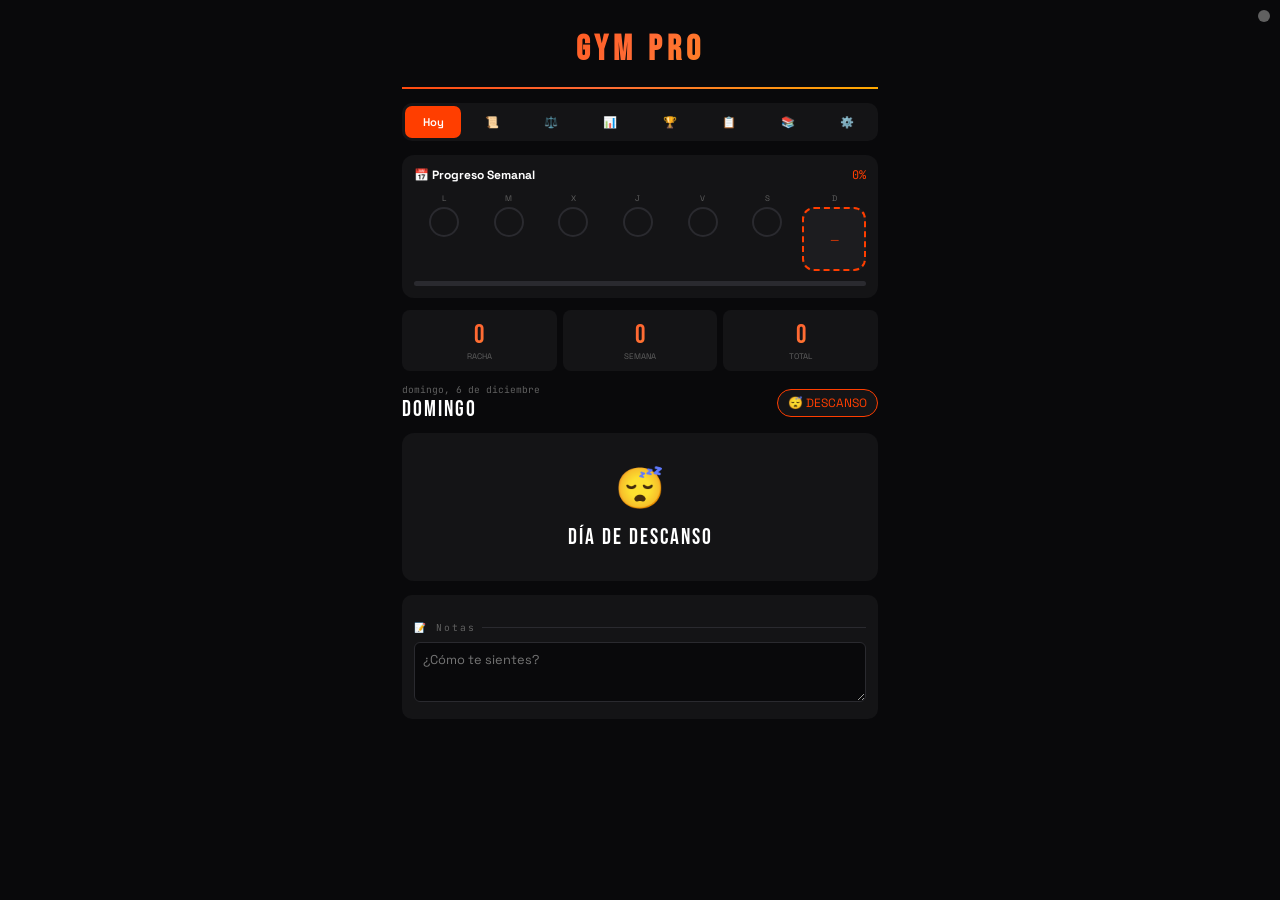
==== gym-pro.html @ 33c83e0d "Add files via upload aplicaciones diarias" ====
<!DOCTYPE html>
<html lang="es">
<head>
    <meta charset="UTF-8">
    <meta name="viewport" content="width=device-width, initial-scale=1.0, maximum-scale=1.0, user-scalable=no">
    <title>GYM PRO</title>
    <link href="https://fonts.googleapis.com/css2?family=Bebas+Neue&family=JetBrains+Mono:wght@400;600&family=Space+Grotesk:wght@400;500;600;700&display=swap" rel="stylesheet">
    <style>
        :root{--bg:#09090b;--card:#141416;--card2:#1c1c1f;--accent:#ff3e00;--glow:rgba(255,62,0,0.25);--success:#00ff88;--warn:#ffaa00;--info:#00c8ff;--purple:#a855f7;--text:#fff;--text2:#a0a0a0;--text3:#606060;--border:#2a2a2f;--fire:linear-gradient(135deg,#ff3e00,#ff6b35,#ffaa00)}
        *{margin:0;padding:0;box-sizing:border-box;-webkit-tap-highlight-color:transparent}
        body{font-family:'Space Grotesk',sans-serif;background:var(--bg);color:var(--text);min-height:100vh}
        .app{max-width:500px;margin:0 auto;padding:12px;padding-bottom:100px}
        .header{text-align:center;padding:16px 0;border-bottom:2px solid;border-image:var(--fire) 1}
        .logo{font-family:'Bebas Neue',sans-serif;font-size:2.2rem;letter-spacing:5px;background:var(--fire);-webkit-background-clip:text;-webkit-text-fill-color:transparent}
        .nav{display:flex;gap:3px;margin:14px 0;padding:3px;background:var(--card);border-radius:10px}
        .nav-btn{flex:1;padding:9px 4px;background:0;border:0;color:var(--text2);font-family:inherit;font-size:0.7rem;font-weight:600;cursor:pointer;border-radius:7px;transition:0.2s}
        .nav-btn.active{background:var(--accent);color:#fff}
        .week-box{background:var(--card);border-radius:12px;padding:12px;margin-bottom:12px}
        .week-head{display:flex;justify-content:space-between;align-items:center;margin-bottom:10px}
        .week-head h3{font-size:0.75rem}
        .week-head span{font-family:'JetBrains Mono',monospace;font-size:0.75rem;color:var(--accent)}
        .week-days{display:flex;gap:5px}
        .week-day{flex:1;text-align:center}
        .week-day-name{font-size:0.5rem;color:var(--text3);margin-bottom:4px}
        .week-day-circle{width:30px;height:30px;margin:0 auto;border-radius:50%;border:2px solid var(--border);display:flex;align-items:center;justify-content:center;font-size:0.65rem;color:var(--text3);cursor:pointer;transition:0.2s}
        .week-day-circle.done{background:var(--success);border-color:var(--success);color:var(--bg)}
        .week-day-circle.today{border-color:var(--accent);color:var(--accent)}
        .week-day-circle.rest{background:var(--card2);border-style:dashed}
        .week-bar{height:5px;background:var(--border);border-radius:3px;margin-top:10px;overflow:hidden}
        .week-bar-fill{height:100%;background:var(--fire);transition:width 0.3s}
        .stats{display:grid;grid-template-columns:repeat(3,1fr);gap:6px;margin-bottom:12px}
        .stat{background:var(--card);border-radius:8px;padding:10px 6px;text-align:center}
        .stat-val{font-family:'Bebas Neue',sans-serif;font-size:1.6rem;background:var(--fire);-webkit-background-clip:text;-webkit-text-fill-color:transparent}
        .stat-lbl{font-size:0.5rem;color:var(--text3);text-transform:uppercase}
        .today-head{display:flex;justify-content:space-between;align-items:center;margin-bottom:10px}
        .today-date{font-family:'JetBrains Mono',monospace;font-size:0.6rem;color:var(--text3)}
        .today-day{font-family:'Bebas Neue',sans-serif;font-size:1.4rem;letter-spacing:2px}
        .today-badge{padding:5px 10px;background:var(--card);border:1px solid var(--accent);border-radius:16px;font-size:0.75rem;color:var(--accent)}
        .gym-btn{display:flex;align-items:center;justify-content:center;gap:6px;width:100%;padding:12px;margin-bottom:12px;background:var(--fire);border:0;border-radius:10px;color:#fff;font-family:'Bebas Neue',sans-serif;font-size:1.1rem;letter-spacing:2px;cursor:pointer;box-shadow:0 4px 15px var(--glow)}
        .sec-title{font-family:'JetBrains Mono',monospace;font-size:0.6rem;color:var(--text3);letter-spacing:2px;margin:14px 0 8px;display:flex;align-items:center;gap:6px}
        .sec-title::after{content:'';flex:1;height:1px;background:var(--border)}
        .ex-card{background:var(--card);border:1px solid var(--border);border-radius:10px;padding:10px;margin-bottom:6px}
        .ex-card.done{opacity:0.5;border-color:var(--success)}
        .ex-card.warmup{border-left:3px solid var(--warn)}
        .ex-card.cardio{border-left:3px solid var(--info)}
        .ex-card.accessory{border-left:3px solid var(--purple)}
        .ex-top{display:flex;gap:8px}
        .ex-media{width:50px;height:50px;background:var(--bg);border-radius:8px;overflow:hidden;flex-shrink:0;cursor:pointer;display:flex;align-items:center;justify-content:center}
        .ex-media img,.ex-media video{width:100%;height:100%;object-fit:cover}
        .ex-media svg{width:24px;height:24px;stroke:var(--text3);stroke-width:1.5;fill:none}
        .ex-info{flex:1;min-width:0}
        .ex-name{font-size:0.85rem;font-weight:600}
        .ex-meta{font-family:'JetBrains Mono',monospace;font-size:0.6rem;color:var(--text2)}
        .ex-notes{font-size:0.68rem;color:var(--text2);margin-top:5px;padding:5px;background:var(--bg);border-radius:4px;border-left:2px solid var(--accent)}
        .ex-sets{display:grid;grid-template-columns:repeat(auto-fit,minmax(65px,1fr));gap:4px;margin-top:8px}
        .set-box{background:var(--bg);border-radius:6px;padding:6px 4px;text-align:center}
        .set-label{font-family:'JetBrains Mono',monospace;font-size:0.45rem;color:var(--text3);margin-bottom:3px}
        .set-inputs{display:flex;gap:2px;align-items:center;justify-content:center}
        .set-input{width:30px;padding:5px 2px;background:var(--card);border:1px solid var(--border);border-radius:4px;color:var(--text);font-family:'JetBrains Mono',monospace;font-size:0.8rem;text-align:center}
        .set-input:focus{outline:0;border-color:var(--accent)}
        .set-x{color:var(--text3);font-size:0.5rem}
        .set-last{font-size:0.45rem;color:var(--success);margin-top:2px}
        .done-btn{display:flex;align-items:center;justify-content:center;width:100%;padding:8px;margin-top:8px;background:0;border:2px dashed var(--border);border-radius:6px;color:var(--text2);font-family:inherit;font-size:0.7rem;font-weight:600;cursor:pointer}
        .done-btn:hover{border-color:var(--success);color:var(--success)}
        .done-btn.checked{background:rgba(0,255,136,0.1);border-color:var(--success);border-style:solid;color:var(--success)}
        .notes-box{margin-top:14px;padding:12px;background:var(--card);border-radius:10px}
        .notes-area{width:100%;min-height:60px;padding:8px;background:var(--bg);border:1px solid var(--border);border-radius:6px;color:var(--text);font-family:inherit;font-size:0.8rem;resize:vertical}
        .notes-area:focus{outline:0;border-color:var(--accent)}
        .empty{text-align:center;padding:30px;color:var(--text3)}
        .empty-icon{font-size:2rem;margin-bottom:8px}
        .empty-btn{margin-top:10px;padding:8px 16px;background:var(--accent);color:#fff;border:0;border-radius:6px;cursor:pointer}
        .rest{text-align:center;padding:30px;background:var(--card);border-radius:12px}
        .rest-emoji{font-size:2.5rem;margin-bottom:10px}
        .rest-title{font-family:'Bebas Neue',sans-serif;font-size:1.4rem;letter-spacing:2px}
        .tab{display:none}.tab.active{display:block;animation:fadeIn 0.2s}
        @keyframes fadeIn{from{opacity:0}to{opacity:1}}
        .lib-header{display:flex;gap:6px;margin-bottom:12px}
        .lib-btn{flex:1;padding:10px;background:var(--card);border:1px solid var(--border);border-radius:8px;color:var(--text);font-size:0.75rem;font-weight:600;cursor:pointer}
        .lib-btn.primary{background:var(--fire);border:0}
        .lib-filters{display:flex;gap:4px;margin-bottom:12px;overflow-x:auto;padding-bottom:4px}
        .lib-filter{padding:5px 12px;background:var(--card);border:1px solid var(--border);border-radius:16px;color:var(--text2);font-size:0.65rem;cursor:pointer;white-space:nowrap}
        .lib-filter.active{background:var(--accent);border-color:var(--accent);color:#fff}
        .lib-grid{display:grid;grid-template-columns:repeat(2,1fr);gap:8px}
        .lib-card{background:var(--card);border:1px solid var(--border);border-radius:10px;overflow:hidden;cursor:pointer}
        .lib-card:hover{border-color:var(--accent)}
        .lib-card-media{height:80px;background:var(--bg);display:flex;align-items:center;justify-content:center;overflow:hidden}
        .lib-card-media img,.lib-card-media video{width:100%;height:100%;object-fit:cover}
        .lib-card-media svg{width:30px;height:30px;stroke:var(--text3);fill:none}
        .lib-card-body{padding:8px}
        .lib-card-name{font-size:0.8rem;font-weight:600;white-space:nowrap;overflow:hidden;text-overflow:ellipsis}
        .lib-card-meta{font-size:0.6rem;color:var(--text3)}
        .lib-card-actions{display:flex;gap:4px;margin-top:6px}
        .lib-card-action{flex:1;padding:5px;background:var(--bg);border:1px solid var(--border);border-radius:4px;color:var(--text2);font-size:0.6rem;cursor:pointer;text-align:center}
        .lib-card-action:hover{border-color:var(--accent);color:var(--accent)}
        .lib-card-action.add{background:var(--accent);border-color:var(--accent);color:#fff}
        .plan-card{background:var(--card);border:1px solid var(--border);border-radius:10px;padding:12px;margin-bottom:6px;cursor:pointer}
        .plan-card:hover{border-color:var(--accent)}
        .plan-card.today{border-color:var(--accent);background:rgba(255,62,0,0.05)}
        .plan-top{display:flex;justify-content:space-between;align-items:center;margin-bottom:4px}
        .plan-day{font-family:'Bebas Neue',sans-serif;font-size:1rem;letter-spacing:2px}
        .plan-edit{padding:3px 8px;background:var(--bg);border:1px solid var(--border);border-radius:4px;color:var(--text2);font-size:0.6rem;cursor:pointer}
        .plan-name{font-weight:600;font-size:0.85rem}
        .plan-meta{font-size:0.65rem;color:var(--text3)}
        .prog-filters{display:flex;gap:4px;margin-bottom:12px;overflow-x:auto}
        .prog-filter{padding:5px 12px;background:var(--card);border:1px solid var(--border);border-radius:16px;color:var(--text2);font-size:0.65rem;cursor:pointer;white-space:nowrap}
        .prog-filter.active{background:var(--accent);border-color:var(--accent);color:#fff}
        .prog-card{background:var(--card);border:1px solid var(--border);border-radius:10px;padding:12px}
        .prog-top{display:flex;justify-content:space-between;margin-bottom:12px}
        .prog-name{font-weight:600}
        .prog-pr{background:var(--fire);padding:3px 8px;border-radius:4px;font-size:0.65rem}
        .prog-chart{height:70px;display:flex;align-items:flex-end;gap:4px;margin-bottom:10px}
        .prog-bar-wrap{flex:1;display:flex;flex-direction:column;align-items:center}
        .prog-bar{width:100%;background:var(--fire);border-radius:3px 3px 0 0;min-height:5px;position:relative}
        .prog-bar-val{position:absolute;top:-14px;left:50%;transform:translateX(-50%);font-size:0.5rem;color:var(--accent);white-space:nowrap}
        .prog-bar-date{font-size:0.45rem;color:var(--text3);margin-top:2px}
        .prog-stats{display:grid;grid-template-columns:repeat(3,1fr);gap:8px;padding-top:10px;border-top:1px solid var(--border)}
        .prog-stat{text-align:center}
        .prog-stat-val{font-family:'Bebas Neue',sans-serif;font-size:1.2rem;color:var(--accent)}
        .prog-stat-lbl{font-size:0.5rem;color:var(--text3)}
        .hist-card{background:var(--card);border:1px solid var(--border);border-radius:10px;padding:12px;margin-bottom:6px;cursor:pointer}
        .hist-date{font-size:0.6rem;color:var(--text3)}
        .hist-title{font-weight:600;margin:3px 0 6px}
        .hist-stats{font-size:0.7rem;color:var(--text2)}
        .hist-stats span{color:var(--accent);font-weight:600}
        .gym-overlay{display:none;position:fixed;inset:0;background:var(--bg);z-index:100;flex-direction:column}
        .gym-overlay.active{display:flex}
        .gym-head{display:flex;justify-content:space-between;align-items:center;padding:12px;background:var(--card);border-bottom:1px solid var(--border)}
        .gym-close{width:36px;height:36px;background:var(--bg);border:1px solid var(--border);border-radius:8px;color:var(--text2);font-size:1.1rem;cursor:pointer;display:flex;align-items:center;justify-content:center}
        .gym-dots{display:flex;gap:3px}
        .gym-dot{width:5px;height:5px;border-radius:50%;background:var(--border)}
        .gym-dot.done{background:var(--success)}
        .gym-dot.now{background:var(--accent);animation:pulse 1s infinite}
        @keyframes pulse{0%,100%{transform:scale(1)}50%{transform:scale(1.5)}}
        .gym-timer{font-family:'Bebas Neue',sans-serif;font-size:1.1rem;color:var(--accent)}
        .gym-body{flex:1;display:flex;flex-direction:column;padding:16px;overflow-y:auto;align-items:center}
        .gym-media{width:120px;height:120px;background:var(--card);border-radius:16px;margin-bottom:16px;overflow:hidden;display:flex;align-items:center;justify-content:center}
        .gym-media img,.gym-media video{width:100%;height:100%;object-fit:cover}
        .gym-media svg{width:60px;height:60px;stroke:var(--text3);fill:none}
        .gym-name{font-family:'Bebas Neue',sans-serif;font-size:1.8rem;letter-spacing:2px;text-align:center}
        .gym-target{color:var(--text2);margin-bottom:16px;text-align:center}
        .gym-note{color:var(--text2);font-size:0.8rem;padding:8px;background:var(--card);border-radius:8px;margin-bottom:16px;text-align:center;max-width:280px}
        .gym-sets{display:flex;justify-content:center;gap:8px;margin-bottom:16px;flex-wrap:wrap}
        .gym-set{width:55px;height:55px;background:var(--card);border:2px solid var(--border);border-radius:10px;display:flex;flex-direction:column;align-items:center;justify-content:center}
        .gym-set.now{border-color:var(--accent);box-shadow:0 0 15px var(--glow)}
        .gym-set.done{border-color:var(--success);background:rgba(0,255,136,0.1)}
        .gym-set-num{font-size:0.55rem;color:var(--text3)}
        .gym-set-data{font-family:'JetBrains Mono',monospace;font-size:0.8rem;font-weight:600}
        .gym-inputs{background:var(--card);border-radius:14px;padding:16px;width:100%;max-width:300px}
        .gym-input-row{display:flex;gap:16px;justify-content:center;margin-bottom:12px}
        .gym-input-grp{text-align:center}
        .gym-input-lbl{font-size:0.65rem;color:var(--text3);margin-bottom:4px;text-transform:uppercase}
        .gym-input{width:90px;padding:14px;background:var(--bg);border:2px solid var(--border);border-radius:10px;color:var(--text);font-family:'Bebas Neue',sans-serif;font-size:1.8rem;text-align:center}
        .gym-input:focus{outline:0;border-color:var(--accent)}
        .gym-last{text-align:center;font-size:0.8rem;color:var(--success)}
        .gym-foot{padding:12px;background:var(--card);border-top:1px solid var(--border);display:flex;gap:8px}
        .gym-act{flex:1;padding:14px;border:0;border-radius:10px;font-family:'Bebas Neue',sans-serif;font-size:1rem;letter-spacing:2px;cursor:pointer}
        .gym-skip{background:var(--bg);color:var(--text2);border:1px solid var(--border)}
        .gym-next{background:var(--fire);color:#fff}
        .gym-rest{display:none;position:absolute;inset:0;background:rgba(0,0,0,0.95);flex-direction:column;align-items:center;justify-content:center;z-index:10}
        .gym-rest.active{display:flex}
        .gym-rest-title{font-family:'Bebas Neue',sans-serif;font-size:1.2rem;letter-spacing:4px;color:var(--text2);margin-bottom:12px}
        .gym-rest-num{font-family:'Bebas Neue',sans-serif;font-size:7rem;background:var(--fire);-webkit-background-clip:text;-webkit-text-fill-color:transparent;line-height:1}
        .gym-rest-skip{margin-top:24px;padding:10px 24px;background:0;border:2px solid var(--border);border-radius:24px;color:var(--text2);cursor:pointer}
        .modal{display:none;position:fixed;inset:0;background:rgba(0,0,0,0.85);z-index:200;align-items:flex-end;justify-content:center}
        .modal.active{display:flex}
        .modal-box{background:var(--card);border-radius:16px 16px 0 0;width:100%;max-width:500px;max-height:85vh;overflow-y:auto;animation:slideUp 0.3s}
        @keyframes slideUp{from{transform:translateY(100%)}to{transform:translateY(0)}}
        .modal-head{display:flex;justify-content:space-between;align-items:center;padding:14px;border-bottom:1px solid var(--border);position:sticky;top:0;background:var(--card);z-index:5}
        .modal-title{font-family:'Bebas Neue',sans-serif;font-size:1.2rem;letter-spacing:2px}
        .modal-close{width:32px;height:32px;background:var(--bg);border:1px solid var(--border);border-radius:6px;color:var(--text2);font-size:1.1rem;cursor:pointer;display:flex;align-items:center;justify-content:center}
        .modal-body{padding:14px}
        .modal-foot{padding:12px 14px;border-top:1px solid var(--border);display:flex;gap:8px}
        .modal-btn{flex:1;padding:12px;border:0;border-radius:8px;font-weight:600;cursor:pointer}
        .modal-cancel{background:var(--bg);color:var(--text2)}
        .modal-save{background:var(--fire);color:#fff}
        .form-group{margin-bottom:12px}
        .form-label{display:block;font-size:0.65rem;color:var(--text2);margin-bottom:4px;text-transform:uppercase;letter-spacing:1px}
        .form-input,.form-select,.form-textarea{width:100%;padding:10px;background:var(--bg);border:1px solid var(--border);border-radius:8px;color:var(--text);font-family:inherit;font-size:0.85rem}
        .form-input:focus,.form-select:focus,.form-textarea:focus{outline:0;border-color:var(--accent)}
        .form-textarea{min-height:70px;resize:vertical}
        .form-row{display:grid;grid-template-columns:1fr 1fr;gap:8px}
        .form-media{width:100%;height:120px;background:var(--bg);border:2px dashed var(--border);border-radius:10px;display:flex;flex-direction:column;align-items:center;justify-content:center;cursor:pointer;overflow:hidden}
        .form-media:hover{border-color:var(--accent)}
        .form-media.has-media{border-style:solid}
        .form-media img,.form-media video{width:100%;height:100%;object-fit:cover}
        .form-media-ph{text-align:center;color:var(--text3)}
        .form-media-ph p{font-size:0.7rem}
        .edit-item{display:flex;gap:8px;align-items:center;padding:8px;background:var(--bg);border-radius:8px;margin-bottom:5px}
        .edit-drag{color:var(--text3);font-size:1rem;cursor:grab}
        .edit-info{flex:1}
        .edit-name{font-weight:600;font-size:0.8rem}
        .edit-meta{font-size:0.6rem;color:var(--text2)}
        .edit-del{width:28px;height:28px;background:0;border:1px solid var(--border);border-radius:5px;color:var(--text3);cursor:pointer;display:flex;align-items:center;justify-content:center}
        .edit-del:hover{border-color:#ff4444;color:#ff4444}
        .add-btn{display:flex;align-items:center;justify-content:center;width:100%;padding:10px;background:0;border:2px dashed var(--border);border-radius:8px;color:var(--text2);font-size:0.8rem;cursor:pointer;margin-top:6px}
        .add-btn:hover{border-color:var(--accent);color:var(--accent)}
        .video-modal{position:fixed;inset:0;background:rgba(0,0,0,0.95);z-index:300;display:none;align-items:center;justify-content:center;padding:20px}
        .video-modal.active{display:flex}
        .video-modal video,.video-modal img{max-width:100%;max-height:85vh;border-radius:10px}
        .video-modal-close{position:absolute;top:16px;right:16px;width:40px;height:40px;background:var(--card);border:0;border-radius:50%;color:#fff;font-size:1.3rem;cursor:pointer}
        /* Celebration Modal */
        .celebration{position:fixed;inset:0;background:rgba(0,0,0,0.92);z-index:400;display:none;align-items:center;justify-content:center;flex-direction:column}
        .celebration.active{display:flex}
        .celebration-icon{font-size:5rem;animation:celebBounce 0.6s infinite}
        @keyframes celebBounce{0%,100%{transform:scale(1) rotate(-5deg)}50%{transform:scale(1.2) rotate(5deg)}}
        .celebration-title{font-family:'Bebas Neue',sans-serif;font-size:2.2rem;letter-spacing:3px;margin-top:16px;background:var(--fire);-webkit-background-clip:text;-webkit-text-fill-color:transparent}
        .celebration-sub{color:var(--text2);margin-top:8px;font-size:0.9rem}
        .celebration-btn{margin-top:24px;padding:14px 40px;background:var(--fire);border:0;border-radius:12px;color:#fff;font-family:'Bebas Neue',sans-serif;font-size:1.2rem;letter-spacing:2px;cursor:pointer;box-shadow:0 4px 20px var(--glow)}
        .confetti{position:absolute;width:10px;height:10px;border-radius:2px;animation:confettiFall 3s linear forwards}
        @keyframes confettiFall{0%{transform:translateY(-100vh) rotate(0deg);opacity:1}100%{transform:translateY(100vh) rotate(720deg);opacity:0}}
        /* Stats Avanzados */
        .stats-card{background:var(--card);border:1px solid var(--border);border-radius:12px;padding:14px;margin-bottom:10px}
        .stats-card-title{font-family:'Bebas Neue',sans-serif;font-size:1rem;letter-spacing:1px;margin-bottom:10px;display:flex;align-items:center;gap:6px}
        .stats-grid{display:grid;grid-template-columns:repeat(2,1fr);gap:8px}
        .stats-box{background:var(--bg);border-radius:8px;padding:10px;text-align:center}
        .stats-box.accent{border:1px solid var(--accent)}
        .stats-box.success{border:1px solid var(--success)}
        .stats-box.purple{border:1px solid var(--purple)}
        .stats-box.info{border:1px solid var(--info)}
        .stats-box-val{font-family:'Bebas Neue',sans-serif;font-size:1.5rem}
        .stats-box.accent .stats-box-val{color:var(--accent)}
        .stats-box.success .stats-box-val{color:var(--success)}
        .stats-box.purple .stats-box-val{color:var(--purple)}
        .stats-box.info .stats-box-val{color:var(--info)}
        .stats-box-lbl{font-size:0.55rem;color:var(--text3);text-transform:uppercase}
        .pr-item{display:flex;justify-content:space-between;align-items:center;padding:8px;background:var(--bg);border-radius:6px;margin-bottom:4px}
        .pr-name{font-size:0.8rem;font-weight:600}
        .pr-val{font-family:'JetBrains Mono',monospace;font-size:0.85rem;color:var(--success);font-weight:600}
        .pr-detail{font-size:0.5rem;color:var(--text3)}
        .pie-container{display:flex;align-items:center;gap:14px;padding:8px 0}
        .pie-chart{width:80px;height:80px;border-radius:50%;flex-shrink:0}
        .pie-legend{flex:1;display:flex;flex-wrap:wrap;gap:4px 12px}
        .pie-legend-item{display:flex;align-items:center;gap:4px;font-size:0.65rem}
        .pie-legend-dot{width:10px;height:10px;border-radius:3px}
        /* Export Buttons */
        .export-btns{display:flex;gap:6px;margin-top:12px}
        .export-btn{flex:1;padding:10px;background:var(--card);border:1px solid var(--border);border-radius:8px;color:var(--text);font-size:0.75rem;font-weight:600;cursor:pointer;display:flex;align-items:center;justify-content:center;gap:4px}
        .export-btn:hover{border-color:var(--accent);color:var(--accent)}
        .export-btn.primary{background:var(--accent);border-color:var(--accent);color:#fff}
        /* Toast */
        .toast{position:fixed;bottom:100px;left:50%;transform:translateX(-50%) translateY(100px);background:var(--card);border:1px solid var(--success);border-radius:12px;padding:12px 20px;display:flex;align-items:center;gap:8px;z-index:500;opacity:0;transition:all 0.3s}
        .toast.active{transform:translateX(-50%) translateY(0);opacity:1}
        .toast-icon{font-size:1.2rem}
        .toast-text{font-size:0.85rem}
        /* Badges */
        .badges-grid{display:grid;grid-template-columns:repeat(4,1fr);gap:6px;margin-top:10px}
        .badge{background:var(--card2);border:1px solid var(--border);border-radius:10px;padding:10px 4px;text-align:center;opacity:0.35;transition:all 0.3s}
        .badge.unlocked{opacity:1;border-color:var(--warn);background:rgba(255,170,0,0.1);animation:badgeUnlock 0.5s}
        @keyframes badgeUnlock{0%{transform:scale(0)}50%{transform:scale(1.2)}100%{transform:scale(1)}}
        .badge-icon{font-size:1.6rem;margin-bottom:4px}
        .badge-name{font-size:0.5rem;color:var(--text3);line-height:1.2}
        .badge.unlocked .badge-name{color:var(--warn)}
        /* Level & XP */
        .level-card{background:linear-gradient(135deg,#1a0a00,#2d1200);border:1px solid var(--accent);border-radius:12px;padding:14px;margin-bottom:12px;position:relative;overflow:hidden}
        .level-card::before{content:'⭐';position:absolute;font-size:5rem;opacity:0.05;right:-10px;top:-10px}
        .level-row{display:flex;align-items:center;gap:12px}
        .level-badge{width:55px;height:55px;background:var(--fire);border-radius:50%;display:flex;align-items:center;justify-content:center;font-family:'Bebas Neue',sans-serif;font-size:1.8rem;color:#fff;box-shadow:0 0 20px var(--glow)}
        .level-info{flex:1}
        .level-title{font-family:'Bebas Neue',sans-serif;font-size:1.1rem;letter-spacing:1px}
        .level-xp{font-size:0.7rem;color:var(--text2);margin:4px 0}
        .level-bar{height:8px;background:var(--border);border-radius:4px;overflow:hidden}
        .level-bar-fill{height:100%;background:var(--fire);border-radius:4px;transition:width 0.5s}
        /* Streak Fire */
        .streak-card{background:linear-gradient(135deg,#0a1a00,#1a2d00);border:1px solid var(--success);border-radius:12px;padding:14px;margin-bottom:12px;display:flex;align-items:center;gap:12px}
        .streak-fire{font-size:2.5rem;animation:fireAnim 0.5s infinite alternate}
        @keyframes fireAnim{0%{transform:scale(1) rotate(-3deg)}100%{transform:scale(1.1) rotate(3deg)}}
        .streak-info{flex:1}
        .streak-num{font-family:'Bebas Neue',sans-serif;font-size:2rem;color:var(--success);line-height:1}
        .streak-label{font-size:0.7rem;color:var(--text2)}
        .streak-best{font-size:0.6rem;color:var(--warn);margin-top:2px}
        /* Heatmap */
        .heatmap-card{background:var(--card);border:1px solid var(--border);border-radius:12px;padding:12px;margin-bottom:12px}
        .heatmap{display:flex;flex-direction:column;gap:2px}
        .heatmap-row{display:flex;gap:2px}
        .heatmap-cell{width:14px;height:14px;border-radius:3px;background:var(--border);cursor:pointer;transition:transform 0.1s}
        .heatmap-cell:hover{transform:scale(1.3)}
        .heatmap-cell.l1{background:#1a4d1a}
        .heatmap-cell.l2{background:#2d7a2d}
        .heatmap-cell.l3{background:#40a640}
        .heatmap-cell.l4{background:var(--success)}
        .heatmap-cell.today{outline:2px solid var(--accent);outline-offset:1px}
        .heatmap-legend{display:flex;align-items:center;gap:4px;justify-content:flex-end;margin-top:8px;font-size:0.5rem;color:var(--text3)}
        .heatmap-legend-cell{width:12px;height:12px;border-radius:2px}
        .heatmap-months{display:flex;justify-content:space-between;margin-bottom:4px;font-size:0.5rem;color:var(--text3)}
        /* Timer grande */
        .timer-card{background:var(--card);border:1px solid var(--border);border-radius:12px;padding:16px;margin-bottom:12px;text-align:center}
        .timer-display{font-family:'Bebas Neue',sans-serif;font-size:3rem;color:var(--accent);letter-spacing:4px}
        .timer-label{font-size:0.7rem;color:var(--text3)}
        .timer-btns{display:flex;gap:6px;margin-top:10px}
        .timer-btn{flex:1;padding:10px;border:0;border-radius:8px;font-weight:600;cursor:pointer;font-size:0.8rem}
        .timer-btn.start{background:var(--success);color:var(--bg)}
        .timer-btn.pause{background:var(--warn);color:var(--bg)}
        .timer-btn.reset{background:var(--card2);color:var(--text2);border:1px solid var(--border)}
        /* Predicción */
        .predict-card{background:var(--card);border:1px solid var(--purple);border-radius:12px;padding:12px;margin-bottom:12px}
        .predict-title{font-size:0.75rem;color:var(--purple);margin-bottom:8px;display:flex;align-items:center;gap:6px}
        .predict-row{display:flex;justify-content:space-between;padding:6px 0;border-bottom:1px solid var(--border)}
        .predict-row:last-child{border:0}
        .predict-name{font-size:0.8rem}
        .predict-val{font-family:'JetBrains Mono',monospace;color:var(--purple);font-weight:600}
        /* Control de Peso */
        .weight-card{background:var(--card);border:1px solid var(--border);border-radius:12px;padding:14px;margin-bottom:12px}
        .weight-header{display:flex;justify-content:space-between;align-items:center;margin-bottom:12px}
        .weight-current{text-align:center}
        .weight-big{font-family:'Bebas Neue',sans-serif;font-size:3rem;background:var(--fire);-webkit-background-clip:text;-webkit-text-fill-color:transparent;line-height:1}
        .weight-unit{font-size:1rem;color:var(--text2)}
        .weight-change{font-size:0.75rem;padding:4px 10px;border-radius:12px;font-weight:600}
        .weight-change.up{background:rgba(255,62,0,0.2);color:var(--accent)}
        .weight-change.down{background:rgba(0,255,136,0.2);color:var(--success)}
        .weight-change.same{background:rgba(255,255,255,0.1);color:var(--text2)}
        .weight-input-row{display:flex;gap:8px;margin-bottom:12px}
        .weight-input{flex:1;padding:12px;background:var(--bg);border:2px solid var(--border);border-radius:10px;color:var(--text);font-family:'JetBrains Mono',monospace;font-size:1.2rem;text-align:center}
        .weight-input:focus{outline:0;border-color:var(--accent)}
        .weight-btn{padding:12px 20px;background:var(--fire);border:0;border-radius:10px;color:#fff;font-weight:600;cursor:pointer}
        .weight-goal{display:flex;align-items:center;gap:10px;padding:10px;background:var(--bg);border-radius:8px;margin-bottom:12px}
        .weight-goal-icon{font-size:1.5rem}
        .weight-goal-info{flex:1}
        .weight-goal-label{font-size:0.65rem;color:var(--text3)}
        .weight-goal-val{font-family:'JetBrains Mono',monospace;font-weight:600}
        .weight-goal-diff{font-size:0.7rem}
        .weight-goal-diff.positive{color:var(--success)}
        .weight-goal-diff.negative{color:var(--accent)}
        /* Gráfica de peso */
        .weight-chart{height:120px;background:var(--bg);border-radius:8px;padding:10px;position:relative;margin-bottom:12px}
        .weight-chart-bars{display:flex;align-items:flex-end;justify-content:space-between;height:100%;gap:3px}
        .weight-chart-bar{flex:1;background:var(--accent);border-radius:3px 3px 0 0;min-height:4px;position:relative;cursor:pointer;transition:opacity 0.2s}
        .weight-chart-bar:hover{opacity:0.8}
        .weight-chart-bar::after{content:attr(data-val);position:absolute;bottom:100%;left:50%;transform:translateX(-50%);font-size:0.5rem;color:var(--text3);opacity:0;transition:opacity 0.2s;white-space:nowrap}
        .weight-chart-bar:hover::after{opacity:1}
        .weight-chart-labels{display:flex;justify-content:space-between;margin-top:4px}
        .weight-chart-label{font-size:0.5rem;color:var(--text3)}
        /* Medidas Corporales */
        .measures-grid{display:grid;grid-template-columns:repeat(2,1fr);gap:8px}
        .measure-box{background:var(--bg);border-radius:10px;padding:12px;text-align:center;border:1px solid var(--border);cursor:pointer;transition:all 0.2s}
        .measure-box:hover{border-color:var(--accent)}
        .measure-box.active{border-color:var(--accent);background:rgba(255,62,0,0.05)}
        .measure-icon{font-size:1.5rem;margin-bottom:4px}
        .measure-name{font-size:0.65rem;color:var(--text3);margin-bottom:4px}
        .measure-val{font-family:'Bebas Neue',sans-serif;font-size:1.4rem}
        .measure-val span{font-size:0.8rem;color:var(--text2)}
        .measure-change{font-size:0.6rem;margin-top:2px}
        .measure-change.up{color:var(--accent)}
        .measure-change.down{color:var(--success)}
        .measure-input-modal{position:fixed;inset:0;background:rgba(0,0,0,0.85);z-index:300;display:none;align-items:center;justify-content:center}
        .measure-input-modal.active{display:flex}
        .measure-input-box{background:var(--card);border-radius:16px;padding:20px;width:90%;max-width:300px;text-align:center}
        .measure-input-title{font-family:'Bebas Neue',sans-serif;font-size:1.3rem;margin-bottom:4px}
        .measure-input-icon{font-size:2.5rem;margin-bottom:10px}
        .measure-input-field{width:100%;padding:14px;background:var(--bg);border:2px solid var(--border);border-radius:10px;color:var(--text);font-family:'JetBrains Mono',monospace;font-size:1.5rem;text-align:center;margin-bottom:12px}
        .measure-input-field:focus{outline:0;border-color:var(--accent)}
        .measure-input-btns{display:flex;gap:8px}
        .measure-input-btn{flex:1;padding:12px;border:0;border-radius:8px;font-weight:600;cursor:pointer}
        .measure-input-btn.cancel{background:var(--bg);color:var(--text2)}
        .measure-input-btn.save{background:var(--fire);color:#fff}
        /* Historial de peso */
        .weight-history{max-height:200px;overflow-y:auto}
        .weight-history-item{display:flex;justify-content:space-between;align-items:center;padding:8px;background:var(--bg);border-radius:6px;margin-bottom:4px}
        .weight-history-date{font-size:0.7rem;color:var(--text2)}
        .weight-history-val{font-family:'JetBrains Mono',monospace;font-weight:600}
        .weight-history-diff{font-size:0.65rem;padding:2px 6px;border-radius:8px}
        /* Cloud Sync */
        .sync-card{background:linear-gradient(135deg,#001a1a,#002d2d);border:1px solid var(--info);border-radius:12px;padding:14px;margin-bottom:12px}
        .sync-header{display:flex;align-items:center;gap:10px;margin-bottom:12px}
        .sync-icon{font-size:2rem}
        .sync-title{font-family:'Bebas Neue',sans-serif;font-size:1.1rem;letter-spacing:1px}
        .sync-status{font-size:0.7rem;color:var(--text2)}
        .sync-status.online{color:var(--success)}
        .sync-status.offline{color:var(--accent)}
        .sync-input{width:100%;padding:10px;background:var(--bg);border:1px solid var(--border);border-radius:8px;color:var(--text);font-family:'JetBrains Mono',monospace;font-size:0.7rem;margin-bottom:10px}
        .sync-input:focus{outline:0;border-color:var(--info)}
        .sync-btns{display:flex;gap:6px}
        .sync-btn{flex:1;padding:10px;border:0;border-radius:8px;font-weight:600;cursor:pointer;font-size:0.75rem}
        .sync-btn.connect{background:var(--info);color:var(--bg)}
        .sync-btn.sync{background:var(--success);color:var(--bg)}
        .sync-btn.disconnect{background:var(--card2);color:var(--text2);border:1px solid var(--border)}
        .sync-last{font-size:0.6rem;color:var(--text3);text-align:center;margin-top:8px}
        .sync-indicator{position:fixed;top:10px;right:10px;width:12px;height:12px;border-radius:50%;background:var(--text3);z-index:100}
        .sync-indicator.online{background:var(--success);box-shadow:0 0 10px var(--success)}
        .sync-indicator.syncing{background:var(--info);animation:syncPulse 1s infinite}
        @keyframes syncPulse{0%,100%{opacity:1}50%{opacity:0.3}}
        /* Plan Editor Mejorado */
        .plan-day-card{background:var(--card);border:1px solid var(--border);border-radius:12px;margin-bottom:10px;overflow:hidden}
        .plan-day-card.today{border-color:var(--accent)}
        .plan-day-card.rest{opacity:0.7}
        .plan-day-header{display:flex;align-items:center;gap:10px;padding:12px;background:var(--card2);cursor:pointer}
        .plan-day-card.today .plan-day-header{background:rgba(255,62,0,0.1)}
        .plan-day-icon{font-size:1.5rem}
        .plan-day-info{flex:1}
        .plan-day-name{font-family:'Bebas Neue',sans-serif;font-size:1.1rem;letter-spacing:1px}
        .plan-day-sub{font-size:0.65rem;color:var(--text2)}
        .plan-day-toggle{width:30px;height:30px;background:var(--bg);border:1px solid var(--border);border-radius:6px;display:flex;align-items:center;justify-content:center;color:var(--text2);font-size:0.8rem;cursor:pointer;transition:transform 0.2s}
        .plan-day-toggle.open{transform:rotate(180deg)}
        .plan-day-content{display:none;padding:12px;border-top:1px solid var(--border)}
        .plan-day-content.open{display:block}
        .plan-edit-row{display:flex;gap:8px;margin-bottom:12px}
        .plan-edit-input{flex:1;padding:10px;background:var(--bg);border:1px solid var(--border);border-radius:8px;color:var(--text);font-size:0.85rem}
        .plan-edit-input:focus{outline:0;border-color:var(--accent)}
        .plan-edit-input.icon{width:60px;flex:none;text-align:center;font-size:1.2rem}
        .plan-section{margin-bottom:12px}
        .plan-section-title{font-size:0.65rem;color:var(--text3);text-transform:uppercase;letter-spacing:1px;margin-bottom:6px;display:flex;align-items:center;justify-content:space-between}
        .plan-section-add{padding:4px 8px;background:var(--accent);border:0;border-radius:4px;color:#fff;font-size:0.6rem;cursor:pointer}
        .plan-ex-item{display:flex;align-items:center;gap:8px;padding:8px;background:var(--bg);border-radius:6px;margin-bottom:4px}
        .plan-ex-item.warmup{border-left:3px solid var(--warn)}
        .plan-ex-item.main{border-left:3px solid var(--accent)}
        .plan-ex-item.accessory{border-left:3px solid var(--purple)}
        .plan-ex-item.cardio{border-left:3px solid var(--info)}
        .plan-ex-drag{color:var(--text3);cursor:grab;font-size:1rem}
        .plan-ex-info{flex:1}
        .plan-ex-name{font-size:0.8rem;font-weight:600}
        .plan-ex-meta{font-size:0.6rem;color:var(--text2)}
        .plan-ex-del{width:28px;height:28px;background:0;border:1px solid var(--border);border-radius:4px;color:var(--text3);cursor:pointer;font-size:0.8rem}
        .plan-ex-del:hover{border-color:var(--accent);color:var(--accent)}
        .plan-empty{padding:12px;text-align:center;color:var(--text3);font-size:0.75rem;background:var(--bg);border-radius:6px;border:2px dashed var(--border)}
        .plan-rest-toggle{display:flex;align-items:center;justify-content:space-between;padding:10px;background:var(--bg);border-radius:8px;margin-bottom:12px}
        .plan-rest-label{font-size:0.8rem}
        .plan-rest-switch{width:50px;height:28px;background:var(--border);border-radius:14px;position:relative;cursor:pointer;transition:background 0.2s}
        .plan-rest-switch.on{background:var(--success)}
        .plan-rest-switch::after{content:'';position:absolute;width:22px;height:22px;background:#fff;border-radius:50%;top:3px;left:3px;transition:left 0.2s}
        .plan-rest-switch.on::after{left:25px}
        .plan-save-btn{width:100%;padding:12px;background:var(--fire);border:0;border-radius:8px;color:#fff;font-family:'Bebas Neue',sans-serif;font-size:1rem;letter-spacing:2px;cursor:pointer;margin-top:8px}
        /* Historial */
        .hist-card{background:var(--card);border:1px solid var(--border);border-radius:12px;padding:14px;margin-bottom:10px;cursor:pointer;transition:border-color 0.2s}
        .hist-card:hover{border-color:var(--accent)}
        .hist-card-header{display:flex;justify-content:space-between;align-items:flex-start;margin-bottom:8px}
        .hist-card-date{font-size:0.7rem;color:var(--text2)}
        .hist-card-day{font-family:'Bebas Neue',sans-serif;font-size:1.2rem;color:var(--accent)}
        .hist-card-badge{padding:4px 8px;background:var(--success);color:var(--bg);font-size:0.6rem;font-weight:600;border-radius:4px}
        .hist-card-title{font-family:'Bebas Neue',sans-serif;font-size:1rem;letter-spacing:1px;margin-bottom:6px}
        .hist-card-stats{display:flex;gap:12px;font-size:0.75rem;color:var(--text2)}
        .hist-card-stat{display:flex;align-items:center;gap:4px}
        .hist-card-stat span{color:var(--text);font-weight:600}
        .hist-detail-modal{position:fixed;inset:0;background:rgba(0,0,0,0.9);z-index:200;display:none;overflow-y:auto}
        .hist-detail-modal.active{display:block}
        .hist-detail-content{padding:20px;max-width:500px;margin:0 auto}
        .hist-detail-header{display:flex;justify-content:space-between;align-items:center;margin-bottom:16px}
        .hist-detail-title{font-family:'Bebas Neue',sans-serif;font-size:1.5rem}
        .hist-detail-close{width:36px;height:36px;background:var(--card);border:1px solid var(--border);border-radius:8px;color:var(--text);font-size:1.2rem;cursor:pointer}
        .hist-detail-meta{font-size:0.75rem;color:var(--text2);margin-bottom:16px;padding-bottom:12px;border-bottom:1px solid var(--border)}
        .hist-ex-card{background:var(--card);border:1px solid var(--border);border-radius:10px;padding:12px;margin-bottom:8px}
        .hist-ex-card.warmup{border-left:3px solid var(--warn)}
        .hist-ex-card.main{border-left:3px solid var(--accent)}
        .hist-ex-card.accessory{border-left:3px solid var(--purple)}
        .hist-ex-card.cardio{border-left:3px solid var(--info)}
        .hist-ex-name{font-weight:600;font-size:0.9rem;margin-bottom:6px;display:flex;align-items:center;gap:6px}
        .hist-ex-name .done{color:var(--success)}
        .hist-ex-name .skip{color:var(--text3)}
        .hist-ex-sets{display:flex;flex-wrap:wrap;gap:6px}
        .hist-ex-set{padding:6px 10px;background:var(--bg);border-radius:6px;font-family:'JetBrains Mono',monospace;font-size:0.75rem}
        .hist-ex-set.best{background:rgba(255,170,0,0.2);color:var(--warn)}
        .hist-notes{background:var(--card);border:1px solid var(--border);border-radius:10px;padding:12px;margin-top:12px}
        .hist-notes-title{font-size:0.65rem;color:var(--text3);text-transform:uppercase;margin-bottom:6px}
        .hist-empty{text-align:center;padding:40px 20px;color:var(--text3)}
        .hist-empty-icon{font-size:3rem;margin-bottom:10px}
        .hist-filters{display:flex;gap:6px;margin-bottom:12px;overflow-x:auto;padding-bottom:6px}
        .hist-filter{padding:8px 14px;background:var(--card);border:1px solid var(--border);border-radius:8px;color:var(--text2);font-size:0.75rem;white-space:nowrap;cursor:pointer}
        .hist-filter.active{background:var(--accent);border-color:var(--accent);color:#fff}
    </style>
</head>
<body>
<div class="app">
    <div class="sync-indicator" id="sync-indicator" title="Estado de sincronización"></div>
    <header class="header"><h1 class="logo">GYM PRO</h1></header>
    <nav class="nav">
        <button class="nav-btn active" data-tab="today">Hoy</button>
        <button class="nav-btn" data-tab="history">📜</button>
        <button class="nav-btn" data-tab="body">⚖️</button>
        <button class="nav-btn" data-tab="stats">📊</button>
        <button class="nav-btn" data-tab="badges">🏆</button>
        <button class="nav-btn" data-tab="plan">📋</button>
        <button class="nav-btn" data-tab="library">📚</button>
        <button class="nav-btn" data-tab="config">⚙️</button>
    </nav>
    <div id="today" class="tab active">
        <div class="week-box">
            <div class="week-head"><h3>📅 Progreso Semanal</h3><span id="week-pct">0%</span></div>
            <div class="week-days" id="week-days"></div>
            <div class="week-bar"><div class="week-bar-fill" id="week-fill"></div></div>
        </div>
        <div class="stats">
            <div class="stat"><div class="stat-val" id="s-streak">0</div><div class="stat-lbl">Racha</div></div>
            <div class="stat"><div class="stat-val" id="s-week">0</div><div class="stat-lbl">Semana</div></div>
            <div class="stat"><div class="stat-val" id="s-total">0</div><div class="stat-lbl">Total</div></div>
        </div>
        <div class="today-head">
            <div><div class="today-date" id="t-date"></div><div class="today-day" id="t-day"></div></div>
            <div class="today-badge" id="t-badge">💪</div>
        </div>
        <button class="gym-btn" id="gym-start" onclick="startGym()">🏋️ MODO GIMNASIO</button>
        <div id="workout-box"></div>
        <div class="notes-box">
            <div class="sec-title">📝 Notas</div>
            <textarea class="notes-area" id="notes-input" placeholder="¿Cómo te sientes?"></textarea>
        </div>
    </div>
    <div id="body" class="tab">
        <div id="body-content"></div>
    </div>
    <div id="history" class="tab">
        <div class="sec-title">📜 Historial de Entrenos</div>
        <div class="hist-filters" id="hist-filters"></div>
        <div id="hist-list"></div>
    </div>
    <div id="library" class="tab">
        <div class="lib-header"><button class="lib-btn primary" onclick="openExModal()">+ Nuevo ejercicio</button></div>
        <div class="lib-filters" id="lib-filters"></div>
        <div class="lib-grid" id="lib-grid"></div>
    </div>
    <div id="stats" class="tab">
        <div id="stats-content"></div>
        <div class="export-btns">
            <button class="export-btn" onclick="exportJSON()">💾 Exportar JSON</button>
            <button class="export-btn" onclick="exportCSV()">📊 Exportar CSV</button>
        </div>
        <input type="file" id="import-file" accept=".json" style="display:none" onchange="importJSON(this)">
        <button class="export-btn primary" style="margin-top:6px;width:100%" onclick="document.getElementById('import-file').click()">📥 Importar Backup</button>
    </div>
    <div id="badges" class="tab">
        <div id="badges-content"></div>
    </div>
    <div id="plan" class="tab"><div id="plan-box"></div></div>
    <div id="config" class="tab"><div id="config-content"></div></div>
</div>
<!-- Celebration Modal -->
<div class="celebration" id="celebration">
    <div id="confetti-container"></div>
    <div class="celebration-icon" id="celeb-icon">🏆</div>
    <div class="celebration-title" id="celeb-title">¡NUEVO PR!</div>
    <div class="celebration-sub" id="celeb-sub">Has superado tu marca anterior</div>
    <button class="celebration-btn" onclick="closeCelebration()">¡GENIAL!</button>
</div>
<!-- Toast -->
<div class="toast" id="toast">
    <span class="toast-icon" id="toast-icon">✅</span>
    <span class="toast-text" id="toast-text">Guardado</span>
</div>
<!-- Measure Input Modal -->
<div class="measure-input-modal" id="measure-modal">
    <div class="measure-input-box">
        <div class="measure-input-icon" id="measure-modal-icon">⚖️</div>
        <div class="measure-input-title" id="measure-modal-title">Peso</div>
        <input type="number" step="0.1" class="measure-input-field" id="measure-modal-input" placeholder="0.0">
        <div class="measure-input-btns">
            <button class="measure-input-btn cancel" onclick="closeMeasureModal()">Cancelar</button>
            <button class="measure-input-btn save" onclick="saveMeasure()">Guardar</button>
        </div>
    </div>
</div>
<!-- History Detail Modal -->
<div class="hist-detail-modal" id="hist-detail-modal">
    <div class="hist-detail-content">
        <div class="hist-detail-header">
            <div class="hist-detail-title" id="hist-detail-title">Entreno</div>
            <button class="hist-detail-close" onclick="closeHistDetail()">✕</button>
        </div>
        <div id="hist-detail-body"></div>
    </div>
</div>
<div class="gym-overlay" id="gym-overlay">
    <div class="gym-head">
        <button class="gym-close" onclick="closeGym()">✕</button>
        <div class="gym-dots" id="gym-dots"></div>
        <div class="gym-timer" id="gym-timer">00:00</div>
    </div>
    <div class="gym-body" id="gym-body"></div>
    <div class="gym-foot">
        <button class="gym-act gym-skip" onclick="gymSkip()">SALTAR</button>
        <button class="gym-act gym-next" onclick="gymNext()">SIGUIENTE →</button>
    </div>
    <div class="gym-rest" id="gym-rest">
        <div class="gym-rest-title">DESCANSO</div>
        <div class="gym-rest-num" id="gym-rest-num">90</div>
        <button class="gym-rest-skip" onclick="skipRest()">Saltar</button>
    </div>
</div>
<div class="modal" id="ex-modal">
    <div class="modal-box">
        <div class="modal-head"><h3 class="modal-title" id="ex-modal-title">Nuevo ejercicio</h3><button class="modal-close" onclick="closeExModal()">✕</button></div>
        <div class="modal-body">
            <div class="form-group">
                <label class="form-label">Imagen o Video (URL)</label>
                <div class="form-media" id="ex-media-box" onclick="document.getElementById('ex-media').focus()">
                    <div class="form-media-ph" id="ex-media-ph"><p>📷 Pega URL de imagen o video</p></div>
                </div>
                <input type="text" class="form-input" id="ex-media" placeholder="https://..." style="margin-top:6px" oninput="previewExMedia()">
            </div>
            <div class="form-group"><label class="form-label">Nombre *</label><input type="text" class="form-input" id="ex-name" placeholder="Press banca"></div>
            <div class="form-row">
                <div class="form-group"><label class="form-label">Categoría</label><select class="form-select" id="ex-cat"><option value="pierna">🦵 Pierna</option><option value="pecho">💪 Pecho</option><option value="espalda">🔙 Espalda</option><option value="hombro">🎯 Hombro</option><option value="brazo">💪 Brazos</option><option value="core">🔥 Core</option><option value="cardio">🏃 Cardio</option><option value="movilidad">🧘 Movilidad</option></select></div>
                <div class="form-group"><label class="form-label">Tipo</label><select class="form-select" id="ex-type"><option value="main">Principal</option><option value="warmup">Calentamiento</option><option value="accessory">Accesorio</option><option value="cardio">Cardio</option></select></div>
            </div>
            <div class="form-row">
                <div class="form-group"><label class="form-label">Series</label><input type="number" class="form-input" id="ex-sets" value="3" min="1"></div>
                <div class="form-group"><label class="form-label">Reps</label><input type="text" class="form-input" id="ex-reps" value="10"></div>
            </div>
            <div class="form-group"><label class="form-label">Notas</label><textarea class="form-textarea" id="ex-notes" placeholder="Técnica, consejos..."></textarea></div>
        </div>
        <div class="modal-foot"><button class="modal-btn modal-cancel" onclick="closeExModal()">Cancelar</button><button class="modal-btn modal-save" onclick="saveEx()">Guardar</button></div>
    </div>
</div>
<div class="modal" id="day-modal">
    <div class="modal-box">
        <div class="modal-head"><h3 class="modal-title" id="day-modal-title">Editar día</h3><button class="modal-close" onclick="closeDayModal()">✕</button></div>
        <div class="modal-body" id="day-modal-body"></div>
        <div class="modal-foot"><button class="modal-btn modal-cancel" onclick="closeDayModal()">Cancelar</button><button class="modal-btn modal-save" onclick="saveDay()">Guardar</button></div>
    </div>
</div>
<div class="modal" id="add-modal">
    <div class="modal-box">
        <div class="modal-head"><h3 class="modal-title">Añadir a día</h3><button class="modal-close" onclick="closeAddModal()">✕</button></div>
        <div class="modal-body" id="add-modal-body"></div>
    </div>
</div>
<div class="modal" id="pick-modal">
    <div class="modal-box">
        <div class="modal-head"><h3 class="modal-title">Seleccionar ejercicio</h3><button class="modal-close" onclick="closePickModal()">✕</button></div>
        <div class="modal-body" id="pick-modal-body"></div>
    </div>
</div>
<div class="modal" id="hist-modal">
    <div class="modal-box">
        <div class="modal-head"><h3 class="modal-title" id="hist-modal-title">Detalle</h3><button class="modal-close" onclick="closeHistModal()">✕</button></div>
        <div class="modal-body" id="hist-modal-body"></div>
    </div>
</div>
<div class="video-modal" id="media-modal" onclick="closeMediaModal()">
    <button class="video-modal-close">✕</button>
    <div id="media-modal-content"></div>
</div>
<script>
const ICO='<svg viewBox="0 0 24 24"><circle cx="12" cy="12" r="8"/><path d="M12 8v8m-4-4h8"/></svg>';
function getIcon(){return ICO;}
function isVideo(u){return u&&/\.(mp4|webm|mov)|youtube|vimeo/i.test(u);}

const DEF_LIB=[
{id:1,name:'Goblet Squat',cat:'pierna',type:'main',sets:4,reps:'10',notes:'Mancuerna al pecho',media:'https://media.musclewiki.com/media/uploads/videos/branded/male-dumbbell-goblet-squat-front.mp4'},
{id:2,name:'Prensa',cat:'pierna',type:'main',sets:4,reps:'12',notes:'Pies anchura hombros',media:'https://media.musclewiki.com/media/uploads/videos/branded/male-machine-leg-press-side.mp4'},
{id:3,name:'Peso Muerto',cat:'pierna',type:'main',sets:4,reps:'8',notes:'Espalda recta',media:'https://media.musclewiki.com/media/uploads/videos/branded/male-barbell-deadlift-front.mp4'},
{id:4,name:'Hip Thrust',cat:'pierna',type:'main',sets:4,reps:'10',notes:'Aprieta glúteos',media:'https://media.musclewiki.com/media/uploads/videos/branded/male-barbell-hip-thrust-side.mp4'},
{id:5,name:'Zancadas',cat:'pierna',type:'main',sets:3,reps:'10/pierna',notes:'Paso largo',media:'https://media.musclewiki.com/media/uploads/videos/branded/male-dumbbell-lunge-side.mp4'},
{id:6,name:'Curl Femoral',cat:'pierna',type:'accessory',sets:3,reps:'12',notes:'Contracción lenta',media:'https://media.musclewiki.com/media/uploads/videos/branded/male-machine-leg-curl-side.mp4'},
{id:7,name:'Extensión Cuádriceps',cat:'pierna',type:'accessory',sets:3,reps:'12',notes:'No bloquees rodilla',media:'https://media.musclewiki.com/media/uploads/videos/branded/male-machine-leg-extension-side.mp4'},
{id:8,name:'Press Banca',cat:'pecho',type:'main',sets:4,reps:'10',notes:'Codos a 45°',media:'https://media.musclewiki.com/media/uploads/videos/branded/male-barbell-bench-press-side.mp4'},
{id:9,name:'Press Inclinado',cat:'pecho',type:'main',sets:3,reps:'10',notes:'Banco a 30°',media:'https://media.musclewiki.com/media/uploads/videos/branded/male-dumbbell-incline-bench-press-side.mp4'},
{id:10,name:'Aperturas',cat:'pecho',type:'accessory',sets:3,reps:'12',notes:'Estira bien',media:'https://media.musclewiki.com/media/uploads/videos/branded/male-dumbbell-fly-side.mp4'},
{id:11,name:'Fondos',cat:'pecho',type:'main',sets:3,reps:'10',notes:'Inclínate adelante',media:'https://media.musclewiki.com/media/uploads/videos/branded/male-bodyweight-dips-side.mp4'},
{id:12,name:'Remo Mancuerna',cat:'espalda',type:'main',sets:4,reps:'10',notes:'Aprieta escápula',media:'https://media.musclewiki.com/media/uploads/videos/branded/male-dumbbell-row-side.mp4'},
{id:13,name:'Jalón al Pecho',cat:'espalda',type:'main',sets:4,reps:'10',notes:'Tira al pecho',media:'https://media.musclewiki.com/media/uploads/videos/branded/male-cable-pulldown-front.mp4'},
{id:14,name:'Remo Máquina',cat:'espalda',type:'main',sets:3,reps:'12',notes:'Pecho contra pad',media:'https://media.musclewiki.com/media/uploads/videos/branded/male-machine-row-side.mp4'},
{id:15,name:'Face Pull',cat:'hombro',type:'main',sets:3,reps:'15',notes:'Clave para hombros',media:'https://media.musclewiki.com/media/uploads/videos/branded/male-cable-face-pull-side.mp4'},
{id:16,name:'Press Hombro',cat:'hombro',type:'main',sets:3,reps:'10',notes:'No arquear',media:'https://media.musclewiki.com/media/uploads/videos/branded/male-dumbbell-overhead-press-front.mp4'},
{id:17,name:'Elevaciones Laterales',cat:'hombro',type:'accessory',sets:3,reps:'12',notes:'Sin balanceo',media:'https://media.musclewiki.com/media/uploads/videos/branded/male-dumbbell-lateral-raise-front.mp4'},
{id:18,name:'Pájaros',cat:'hombro',type:'accessory',sets:3,reps:'12',notes:'Inclínate',media:'https://media.musclewiki.com/media/uploads/videos/branded/male-dumbbell-rear-delt-fly-side.mp4'},
{id:19,name:'Curl Bíceps',cat:'brazo',type:'accessory',sets:3,reps:'10',notes:'Sin balancear',media:'https://media.musclewiki.com/media/uploads/videos/branded/male-dumbbell-curl-front.mp4'},
{id:20,name:'Curl Martillo',cat:'brazo',type:'accessory',sets:3,reps:'10',notes:'Trabaja braquial',media:'https://media.musclewiki.com/media/uploads/videos/branded/male-dumbbell-hammer-curl-front.mp4'},
{id:21,name:'Extensión Tríceps',cat:'brazo',type:'accessory',sets:3,reps:'12',notes:'Codos fijos',media:'https://media.musclewiki.com/media/uploads/videos/branded/male-cable-pushdown-side.mp4'},
{id:22,name:'Press Francés',cat:'brazo',type:'accessory',sets:3,reps:'10',notes:'Baja controlado',media:'https://media.musclewiki.com/media/uploads/videos/branded/male-dumbbell-skullcrusher-side.mp4'},
{id:23,name:'Plancha',cat:'core',type:'main',sets:3,reps:'30-45s',notes:'Cuerpo recto',media:'https://media.musclewiki.com/media/uploads/videos/branded/male-bodyweight-front-plank-side.mp4'},
{id:24,name:'Dead Bug',cat:'core',type:'main',sets:3,reps:'10/lado',notes:'Espalda pegada',media:'https://media.musclewiki.com/media/uploads/videos/branded/male-bodyweight-dead-bug-front.mp4'},
{id:25,name:'Crunch',cat:'core',type:'accessory',sets:3,reps:'15',notes:'No tires cuello',media:'https://media.musclewiki.com/media/uploads/videos/branded/male-bodyweight-crunch-side.mp4'},
{id:26,name:'Plancha Lateral',cat:'core',type:'accessory',sets:3,reps:'25s/lado',notes:'Cadera arriba',media:'https://media.musclewiki.com/media/uploads/videos/branded/male-bodyweight-side-plank-front.mp4'},
{id:27,name:'Bici Estática',cat:'cardio',type:'warmup',sets:1,reps:'5-10 min',notes:'Calentar',media:''},
{id:28,name:'Cinta',cat:'cardio',type:'cardio',sets:1,reps:'15-20 min',notes:'Moderado',media:''},
{id:29,name:'Elíptica',cat:'cardio',type:'cardio',sets:1,reps:'15-20 min',notes:'Bajo impacto',media:''},
{id:30,name:'Remo Ergómetro',cat:'cardio',type:'warmup',sets:1,reps:'5 min',notes:'Calentamiento',media:''},
{id:31,name:'Rotación Externa',cat:'movilidad',type:'warmup',sets:2,reps:'15',notes:'Rehabilitación hombro',media:''},
{id:32,name:'Puente Glúteos',cat:'movilidad',type:'warmup',sets:2,reps:'15',notes:'Activación',media:'https://media.musclewiki.com/media/uploads/videos/branded/male-bodyweight-glute-bridge-side.mp4'},
];

const DEF_PLAN={
1:{name:'PIERNA + CORE',icon:'🦵',warmup:[27,31,32],exercises:[1,2,5,4],accessory:[6],cardio:[]},
2:{name:'TORSO PUSH',icon:'💪',warmup:[30,31],exercises:[8,9,16],accessory:[17,21],cardio:[]},
3:{name:'ESPALDA + BICEPS',icon:'🔙',warmup:[30,31],exercises:[12,13,14,15],accessory:[19,20],cardio:[]},
4:{name:'PIERNA FUERTE',icon:'🏋️',warmup:[27,31,32],exercises:[3,5,4],accessory:[6,7],cardio:[28]},
5:{name:'FULL BODY',icon:'⚡',warmup:[27,31],exercises:[1,12,8,23],accessory:[17,19],cardio:[]},
6:{name:'CARDIO + CORE',icon:'🔥',warmup:[27],exercises:[23,24,26],accessory:[25],cardio:[28,29]},
0:{name:'DESCANSO',icon:'😴',rest:true}
};

let LIB=JSON.parse(localStorage.getItem('glib5'))||JSON.parse(JSON.stringify(DEF_LIB));
let PLAN=JSON.parse(localStorage.getItem('gplan5'))||JSON.parse(JSON.stringify(DEF_PLAN));
let DATA=JSON.parse(localStorage.getItem('gdata5'))||{history:[],current:null,weekDone:{},settings:{rest:90}};
if(!DATA.weekDone)DATA.weekDone={};if(!DATA.history)DATA.history=[];if(!DATA.settings)DATA.settings={rest:90};

let GYM={on:false,exs:[],i:0,s:0,start:null,timer:null,restTimer:null};
let editingDay=null,editingEx=null,addingEx=null,pickingFor=null;

function save(){localStorage.setItem('glib5',JSON.stringify(LIB));localStorage.setItem('gplan5',JSON.stringify(PLAN));localStorage.setItem('gdata5',JSON.stringify(DATA));}
const dayNames=['Domingo','Lunes','Martes','Miércoles','Jueves','Viernes','Sábado'],dayShort=['D','L','M','X','J','V','S'];
function fmtDate(d){return d.toLocaleDateString('es-ES',{weekday:'long',day:'numeric',month:'long'});}
function todayKey(){const d=new Date();return d.getFullYear()+'-'+d.getMonth()+'-'+d.getDate();}
function weekKey(){const d=new Date();d.setDate(d.getDate()-d.getDay()+1);return d.getFullYear()+'-'+d.getMonth()+'-'+d.getDate();}
function getEx(id){return LIB.find(function(e){return e.id===id;});}
function getLast(name){for(let i=DATA.history.length-1;i>=0;i--){const h=DATA.history[i];if(h.exercises){const e=h.exercises.find(function(x){return x.name===name;});if(e&&e.sets){const s=e.sets.find(function(x){return x.weight>0;});if(s)return{w:s.weight,r:s.reps};}}}return null;}

function renderWeek(){
    const wk=weekKey();if(!DATA.weekDone[wk])DATA.weekDone[wk]={};
    const today=new Date().getDay();let done=0,total=0,html='';
    [1,2,3,4,5,6,0].forEach(function(d){
        const p=PLAN[d];if(!p)return;
        const isDone=DATA.weekDone[wk]&&DATA.weekDone[wk][d];
        const isRest=p.rest;
        if(!isRest)total++;if(isDone)done++;
        let cls='week-day-circle';
        if(isDone)cls+=' done';else if(d===today)cls+=' today';
        if(isRest)cls+=' rest';
        html+='<div class="week-day"><div class="week-day-name">'+dayShort[d]+'</div><div class="'+cls+'" onclick="toggleWeekDay('+d+')">'+(isDone?'✓':isRest?'—':d===today?'•':'')+'</div></div>';
    });
    document.getElementById('week-days').innerHTML=html;
    const pct=total?Math.round(done/total*100):0;
    document.getElementById('week-pct').textContent=pct+'%';
    document.getElementById('week-fill').style.width=pct+'%';
}
function toggleWeekDay(d){const wk=weekKey();if(!DATA.weekDone[wk])DATA.weekDone[wk]={};DATA.weekDone[wk][d]=!DATA.weekDone[wk][d];save();renderWeek();updateStats();}

function updateStats(){
    let streak=0;const now=new Date();now.setHours(0,0,0,0);
    for(let i=0;i<365;i++){
        const d=new Date(now);d.setDate(d.getDate()-i);
        const k=d.getFullYear()+'-'+d.getMonth()+'-'+d.getDate();
        const has=DATA.history.some(function(h){return h.date===k;});
        const rest=PLAN[d.getDay()]&&PLAN[d.getDay()].rest;
        if(has||rest){if(!rest)streak++;}else if(i>0)break;
    }
    const ws=new Date(now);ws.setDate(ws.getDate()-ws.getDay()+1);
    const week=DATA.history.filter(function(h){const p=h.date.split('-');return new Date(+p[0],+p[1],+p[2])>=ws;}).length;
    document.getElementById('s-streak').textContent=streak;
    document.getElementById('s-week').textContent=week;
    document.getElementById('s-total').textContent=DATA.history.length;
}

function renderToday(){
    const d=new Date(),dn=d.getDay(),p=PLAN[dn]||{rest:true};
    document.getElementById('t-date').textContent=fmtDate(d);
    document.getElementById('t-day').textContent=dayNames[dn].toUpperCase();
    document.getElementById('t-badge').innerHTML=(p.icon||'💪')+' '+(p.name||'');
    const box=document.getElementById('workout-box'),gymBtn=document.getElementById('gym-start');
    if(p.rest){box.innerHTML='<div class="rest"><div class="rest-emoji">😴</div><div class="rest-title">DÍA DE DESCANSO</div></div>';gymBtn.style.display='none';renderWeek();updateStats();return;}
    gymBtn.style.display='flex';
    const allEx=[];
    ['warmup','exercises','accessory','cardio'].forEach(function(type){
        if(Array.isArray(p[type]))p[type].forEach(function(id){
            const e=getEx(id);if(e)allEx.push(Object.assign({},e,{exType:type==='exercises'?'main':type}));
        });
    });
    if(!allEx.length){box.innerHTML='<div class="empty"><div class="empty-icon">📋</div><p>No hay ejercicios</p><button class="empty-btn" onclick="document.querySelector(\'[data-tab=plan]\').click()">Ir al Plan</button></div>';renderWeek();updateStats();return;}
    const key=todayKey();
    if(!DATA.current||DATA.current.date!==key){
        DATA.current={date:key,dayName:dayNames[dn],planName:p.name,exercises:allEx.map(function(e){return{name:e.name,cat:e.cat,type:e.exType,completed:false,sets:Array(e.sets||3).fill().map(function(){return{weight:'',reps:''};})};})};
        save();
    }
    let html='',groups={warmup:[],main:[],accessory:[],cardio:[]};
    allEx.forEach(function(e,i){if(groups[e.exType])groups[e.exType].push({ex:e,idx:i});});
    if(groups.warmup.length){html+='<div class="sec-title">🔥 Calentamiento</div>';groups.warmup.forEach(function(o){html+=exCard(o.ex,o.idx);});}
    if(groups.main.length){html+='<div class="sec-title">💪 Principales</div>';groups.main.forEach(function(o){html+=exCard(o.ex,o.idx);});}
    if(groups.accessory.length){html+='<div class="sec-title">🎯 Accesorios</div>';groups.accessory.forEach(function(o){html+=exCard(o.ex,o.idx);});}
    if(groups.cardio.length){html+='<div class="sec-title">🏃 Cardio</div>';groups.cardio.forEach(function(o){html+=exCard(o.ex,o.idx);});}
    box.innerHTML=html;
    document.getElementById('notes-input').value=DATA.current.notes||'';
    renderWeek();updateStats();
}

function exCard(ex,idx){
    const curr=DATA.current&&DATA.current.exercises&&DATA.current.exercises[idx];
    const done=curr&&curr.completed,last=getLast(ex.name);
    let media=ex.media?(isVideo(ex.media)?'<video src="'+ex.media+'" muted></video>':'<img src="'+ex.media+'">'):getIcon();
    let sets='';
    if((ex.exType==='main'||ex.exType==='accessory')&&curr&&curr.sets){
        sets='<div class="ex-sets">'+curr.sets.map(function(s,si){
            return '<div class="set-box"><div class="set-label">S'+(si+1)+'</div><div class="set-inputs"><input type="number" class="set-input" placeholder="kg" value="'+(s.weight||'')+'" data-ex="'+idx+'" data-set="'+si+'" data-t="weight" onchange="updSet(this)"><span class="set-x">×</span><input type="number" class="set-input" placeholder="r" value="'+(s.reps||'')+'" data-ex="'+idx+'" data-set="'+si+'" data-t="reps" onchange="updSet(this)"></div>'+(si===0&&last?'<div class="set-last">'+last.w+'×'+last.r+'</div>':'')+'</div>';
        }).join('')+'</div>';
    }
    return '<div class="ex-card '+ex.exType+(done?' done':'')+'"><div class="ex-top"><div class="ex-media" onclick="openMedia(\''+((ex.media||'').replace(/'/g,"\\'"))+'\')">'+media+'</div><div class="ex-info"><div class="ex-name">'+ex.name+'</div><div class="ex-meta">'+ex.sets+'×'+ex.reps+' · '+ex.cat+'</div></div></div>'+(ex.notes?'<div class="ex-notes">'+ex.notes+'</div>':'')+sets+'<button class="done-btn'+(done?' checked':'')+'" onclick="toggleDone('+idx+')">'+(done?'✓ Hecho':'○ Completar')+'</button></div>';
}

function updSet(el){
    const ex=+el.dataset.ex,set=+el.dataset.set,t=el.dataset.t;
    if(DATA.current&&DATA.current.exercises&&DATA.current.exercises[ex]&&DATA.current.exercises[ex].sets&&DATA.current.exercises[ex].sets[set]){
        DATA.current.exercises[ex].sets[set][t]=el.value?parseFloat(el.value):'';save();
    }
}
function toggleDone(idx){
    if(!DATA.current||!DATA.current.exercises||!DATA.current.exercises[idx])return;
    DATA.current.exercises[idx].completed=!DATA.current.exercises[idx].completed;save();
    if(DATA.current.exercises.every(function(e){return e.completed;}))finishWorkout();else renderToday();
}
function finishWorkout(){
    const i=DATA.history.findIndex(function(h){return h.date===DATA.current.date;});
    if(i>=0)DATA.history[i]=Object.assign({},DATA.current);else DATA.history.push(Object.assign({},DATA.current));
    const wk=weekKey(),dn=new Date().getDay();
    if(!DATA.weekDone[wk])DATA.weekDone[wk]={};DATA.weekDone[wk][dn]=true;
    // Calcular volumen y XP
    var vol = 0, exCount = 0;
    if(DATA.current.exercises) DATA.current.exercises.forEach(function(e){
        if(e.completed) exCount++;
        if(e.sets) e.sets.forEach(function(s){ if(s.weight>0&&s.reps>0) vol += s.weight*s.reps; });
    });
    save();
    addXP(50 + exCount * 5, 'Entreno completado');
    renderToday();
    showCelebration('🎉', '¡ENTRENO COMPLETADO!', Math.round(vol/1000) + 'K kg · +' + (50 + exCount * 5) + ' XP');
}
document.getElementById('notes-input').addEventListener('input',function(){if(DATA.current){DATA.current.notes=this.value;save();}});

function openMedia(url){if(!url)return;const m=document.getElementById('media-modal'),c=document.getElementById('media-modal-content');c.innerHTML=isVideo(url)?'<video src="'+url+'" controls autoplay></video>':'<img src="'+url+'">';m.classList.add('active');}
function closeMediaModal(){document.getElementById('media-modal').classList.remove('active');}

function renderLibrary(filter){
    filter=filter||'todos';
    const cats=['todos','pierna','pecho','espalda','hombro','brazo','core','cardio','movilidad'];
    document.getElementById('lib-filters').innerHTML=cats.map(function(c){return '<button class="lib-filter'+(filter===c?' active':'')+'" onclick="renderLibrary(\''+c+'\')">'+c.charAt(0).toUpperCase()+c.slice(1)+'</button>';}).join('');
    const list=filter==='todos'?LIB:LIB.filter(function(e){return e.cat===filter;});
    if(!list.length){document.getElementById('lib-grid').innerHTML='<div class="empty" style="grid-column:span 2"><div class="empty-icon">📚</div><p>Sin ejercicios</p></div>';return;}
    document.getElementById('lib-grid').innerHTML=list.map(function(ex){
        let media=ex.media?(isVideo(ex.media)?'<video src="'+ex.media+'" muted></video>':'<img src="'+ex.media+'">'):getIcon();
        return '<div class="lib-card"><div class="lib-card-media" onclick="openMedia(\''+((ex.media||'').replace(/'/g,"\\'"))+'\')">'+media+'</div><div class="lib-card-body"><div class="lib-card-name">'+ex.name+'</div><div class="lib-card-meta">'+ex.cat+' · '+ex.sets+'×'+ex.reps+'</div><div class="lib-card-actions"><button class="lib-card-action" onclick="openExModal('+ex.id+')">✏️</button><button class="lib-card-action add" onclick="openAddModal('+ex.id+')">+ Día</button></div></div></div>';
    }).join('');
}

function openExModal(id){
    editingEx=id||null;
    const ex=id?getEx(id):{name:'',cat:'pierna',type:'main',sets:3,reps:'10',notes:'',media:''};
    document.getElementById('ex-modal-title').textContent=id?'Editar ejercicio':'Nuevo ejercicio';
    document.getElementById('ex-name').value=ex.name||'';
    document.getElementById('ex-cat').value=ex.cat||'pierna';
    document.getElementById('ex-type').value=ex.type||'main';
    document.getElementById('ex-sets').value=ex.sets||3;
    document.getElementById('ex-reps').value=ex.reps||'10';
    document.getElementById('ex-notes').value=ex.notes||'';
    document.getElementById('ex-media').value=ex.media||'';
    previewExMedia();
    document.getElementById('ex-modal').classList.add('active');
}
function closeExModal(){document.getElementById('ex-modal').classList.remove('active');editingEx=null;}
function previewExMedia(){
    const url=document.getElementById('ex-media').value,box=document.getElementById('ex-media-box');
    if(url){box.classList.add('has-media');box.innerHTML=isVideo(url)?'<video src="'+url+'" muted autoplay loop></video>':'<img src="'+url+'">';}
    else{box.classList.remove('has-media');box.innerHTML='<div class="form-media-ph"><p>📷 Pega URL</p></div>';}
}
function saveEx(){
    const name=document.getElementById('ex-name').value.trim();if(!name){alert('Introduce nombre');return;}
    const ex={id:editingEx||Date.now(),name:name,cat:document.getElementById('ex-cat').value,type:document.getElementById('ex-type').value,sets:parseInt(document.getElementById('ex-sets').value)||3,reps:document.getElementById('ex-reps').value||'10',notes:document.getElementById('ex-notes').value,media:document.getElementById('ex-media').value};
    if(editingEx){const i=LIB.findIndex(function(e){return e.id===editingEx;});if(i>=0)LIB[i]=ex;}else LIB.push(ex);
    save();closeExModal();renderLibrary();
}

function openAddModal(exId){
    addingEx=exId;
    document.getElementById('add-modal-body').innerHTML=[1,2,3,4,5,6,0].filter(function(d){return!PLAN[d]||!PLAN[d].rest;}).map(function(d){return '<div style="padding:10px;background:var(--bg);border-radius:8px;margin-bottom:6px;cursor:pointer" onclick="addExToDay('+d+')"><strong>'+dayNames[d]+'</strong> - '+(PLAN[d]?PLAN[d].icon+' '+PLAN[d].name:'')+'</div>';}).join('');
    document.getElementById('add-modal').classList.add('active');
}
function closeAddModal(){document.getElementById('add-modal').classList.remove('active');addingEx=null;}
function addExToDay(day){
    const ex=getEx(addingEx);if(!ex)return;
    const type=ex.type==='warmup'?'warmup':ex.type==='cardio'?'cardio':ex.type==='accessory'?'accessory':'exercises';
    if(!PLAN[day][type])PLAN[day][type]=[];
    if(PLAN[day][type].indexOf(ex.id)===-1){PLAN[day][type].push(ex.id);save();alert('✓ '+ex.name+' añadido a '+dayNames[day]);}
    closeAddModal();
}

function renderPlan(){
    const today = new Date().getDay();
    let html = '<div class="sec-title">📋 Plan Semanal</div>';
    
    [1,2,3,4,5,6,0].forEach(function(d) {
        const p = PLAN[d];
        if (!p) return;
        
        const isToday = d === today;
        const isRest = p.rest;
        
        // Contar ejercicios
        let exCount = 0;
        ['warmup','exercises','accessory','cardio'].forEach(function(t) {
            if (Array.isArray(p[t])) exCount += p[t].length;
        });
        
        html += '<div class="plan-day-card' + (isToday ? ' today' : '') + (isRest ? ' rest' : '') + '" data-day="' + d + '">';
        
        // Header
        html += '<div class="plan-day-header" onclick="togglePlanDay(' + d + ')">';
        html += '<div class="plan-day-icon">' + (p.icon || '📋') + '</div>';
        html += '<div class="plan-day-info">';
        html += '<div class="plan-day-name">' + dayNames[d] + (isToday ? ' (HOY)' : '') + '</div>';
        html += '<div class="plan-day-sub">' + (isRest ? '🛌 Descanso' : p.name + ' · ' + exCount + ' ejercicios') + '</div>';
        html += '</div>';
        html += '<div class="plan-day-toggle" id="toggle-' + d + '">▼</div>';
        html += '</div>';
        
        // Content (expandible)
        html += '<div class="plan-day-content" id="content-' + d + '">';
        
        // Edit name/icon
        html += '<div class="plan-edit-row">';
        html += '<input type="text" class="plan-edit-input icon" id="plan-icon-' + d + '" value="' + (p.icon || '💪') + '" placeholder="🏋️">';
        html += '<input type="text" class="plan-edit-input" id="plan-name-' + d + '" value="' + (p.name || '') + '" placeholder="Nombre del día">';
        html += '</div>';
        
        // Rest toggle
        html += '<div class="plan-rest-toggle">';
        html += '<span class="plan-rest-label">😴 Día de descanso</span>';
        html += '<div class="plan-rest-switch' + (isRest ? ' on' : '') + '" onclick="toggleRest(' + d + ')" id="rest-switch-' + d + '"></div>';
        html += '</div>';
        
        if (!isRest) {
            // Secciones de ejercicios
            [{key:'warmup', title:'🔥 Calentamiento', type:'warmup'},
             {key:'exercises', title:'💪 Principales', type:'main'},
             {key:'accessory', title:'🎯 Accesorios', type:'accessory'},
             {key:'cardio', title:'🏃 Cardio', type:'cardio'}].forEach(function(sec) {
                
                const arr = p[sec.key] || [];
                
                html += '<div class="plan-section">';
                html += '<div class="plan-section-title"><span>' + sec.title + '</span><button class="plan-section-add" onclick="openPickForDay(' + d + ',\'' + sec.key + '\')">+ Añadir</button></div>';
                
                if (arr.length === 0) {
                    html += '<div class="plan-empty">Sin ejercicios</div>';
                } else {
                    arr.forEach(function(id, i) {
                        const ex = getEx(id);
                        if (ex) {
                            html += '<div class="plan-ex-item ' + sec.type + '">';
                            html += '<span class="plan-ex-drag">☰</span>';
                            html += '<div class="plan-ex-info">';
                            html += '<div class="plan-ex-name">' + ex.name + '</div>';
                            html += '<div class="plan-ex-meta">' + ex.sets + '×' + ex.reps + ' · ' + ex.cat + '</div>';
                            html += '</div>';
                            html += '<button class="plan-ex-del" onclick="removeFromPlan(' + d + ',\'' + sec.key + '\',' + i + ')">🗑️</button>';
                            html += '</div>';
                        }
                    });
                }
                html += '</div>';
            });
        }
        
        // Save button
        html += '<button class="plan-save-btn" onclick="savePlanDay(' + d + ')">💾 GUARDAR CAMBIOS</button>';
        
        html += '</div>'; // content
        html += '</div>'; // card
    });
    
    document.getElementById('plan-box').innerHTML = html;
}

function togglePlanDay(day) {
    const content = document.getElementById('content-' + day);
    const toggle = document.getElementById('toggle-' + day);
    
    if (content.classList.contains('open')) {
        content.classList.remove('open');
        toggle.classList.remove('open');
    } else {
        // Cerrar otros
        document.querySelectorAll('.plan-day-content.open').forEach(function(c) { c.classList.remove('open'); });
        document.querySelectorAll('.plan-day-toggle.open').forEach(function(t) { t.classList.remove('open'); });
        // Abrir este
        content.classList.add('open');
        toggle.classList.add('open');
    }
}

function toggleRest(day) {
    PLAN[day].rest = !PLAN[day].rest;
    save();
    renderPlan();
    showToast('✅', PLAN[day].rest ? 'Marcado como descanso' : 'Marcado como día de entreno');
}

function savePlanDay(day) {
    const icon = document.getElementById('plan-icon-' + day).value || '💪';
    const name = document.getElementById('plan-name-' + day).value || 'Entreno';
    
    PLAN[day].icon = icon;
    PLAN[day].name = name;
    save();
    
    showToast('✅', dayNames[day] + ' guardado');
    renderPlan();
    renderToday();
}

function removeFromPlan(day, type, idx) {
    if (PLAN[day][type]) {
        const ex = getEx(PLAN[day][type][idx]);
        PLAN[day][type].splice(idx, 1);
        save();
        renderPlan();
        showToast('🗑️', ex ? ex.name + ' eliminado' : 'Eliminado');
    }
}

var pickingDay = null;
var pickingType = null;

function openPickForDay(day, type) {
    pickingDay = day;
    pickingType = type;
    
    // Filtrar según tipo
    let list;
    if (type === 'warmup') {
        list = LIB.filter(function(e) { return e.type === 'warmup'; });
    } else if (type === 'cardio') {
        list = LIB.filter(function(e) { return e.type === 'cardio'; });
    } else {
        list = LIB;
    }
    
    document.getElementById('pick-modal-body').innerHTML = list.map(function(ex) {
        let media = ex.media ? (isVideo(ex.media) ? '<video src="' + ex.media + '" style="width:100%;height:100%;object-fit:cover" muted></video>' : '<img src="' + ex.media + '" style="width:100%;height:100%;object-fit:cover">') : getIcon();
        return '<div style="display:flex;gap:8px;padding:10px;background:var(--bg);border-radius:8px;margin-bottom:6px;cursor:pointer;align-items:center" onclick="addToPlan(' + ex.id + ')"><div style="width:40px;height:40px;background:var(--card);border-radius:6px;overflow:hidden;display:flex;align-items:center;justify-content:center">' + media + '</div><div style="flex:1"><div style="font-weight:600;font-size:0.85rem">' + ex.name + '</div><div style="font-size:0.65rem;color:var(--text2)">' + ex.cat + ' · ' + ex.sets + '×' + ex.reps + '</div></div></div>';
    }).join('');
    
    document.getElementById('pick-modal').classList.add('active');
}

function addToPlan(exId) {
    if (pickingDay === null || !pickingType) return;
    
    if (!PLAN[pickingDay][pickingType]) PLAN[pickingDay][pickingType] = [];
    
    // No añadir duplicados
    if (PLAN[pickingDay][pickingType].indexOf(exId) === -1) {
        PLAN[pickingDay][pickingType].push(exId);
        save();
        const ex = getEx(exId);
        showToast('✅', ex ? ex.name + ' añadido' : 'Añadido');
    } else {
        showToast('⚠️', 'Ya está en este día');
    }
    
    closePickModal();
    renderPlan();
    // Reabrir el día que estábamos editando
    setTimeout(function() { togglePlanDay(pickingDay); }, 100);
}

function openDayModal(day){
    editingDay=day;const p=PLAN[day];
    document.getElementById('day-modal-title').textContent=dayNames[day]+' - '+p.name;
    let html='<div class="form-group"><label class="form-label">Nombre</label><input type="text" class="form-input" id="day-name" value="'+p.name+'"></div><div class="form-group"><label class="form-label">Icono</label><input type="text" class="form-input" id="day-icon" value="'+p.icon+'"></div>';
    [{key:'warmup',title:'🔥 Calentamiento'},{key:'exercises',title:'💪 Principales'},{key:'accessory',title:'🎯 Accesorios'},{key:'cardio',title:'🏃 Cardio'}].forEach(function(sec){
        const arr=p[sec.key]||[];
        html+='<div class="sec-title" style="margin-top:14px">'+sec.title+'</div>';
        arr.forEach(function(id,i){const ex=getEx(id);if(ex)html+='<div class="edit-item"><span class="edit-drag">☰</span><div class="edit-info"><div class="edit-name">'+ex.name+'</div><div class="edit-meta">'+ex.sets+'×'+ex.reps+'</div></div><button class="edit-del" onclick="removeExFromDay(\''+sec.key+'\','+i+')">🗑️</button></div>';});
        html+='<button class="add-btn" onclick="openPickModal(\''+sec.key+'\')">+ Añadir</button>';
    });
    document.getElementById('day-modal-body').innerHTML=html;
    document.getElementById('day-modal').classList.add('active');
}
function closeDayModal(){document.getElementById('day-modal').classList.remove('active');editingDay=null;}
function removeExFromDay(type,idx){if(PLAN[editingDay][type]){PLAN[editingDay][type].splice(idx,1);save();openDayModal(editingDay);}}
function saveDay(){PLAN[editingDay].name=document.getElementById('day-name').value||PLAN[editingDay].name;PLAN[editingDay].icon=document.getElementById('day-icon').value||PLAN[editingDay].icon;save();closeDayModal();renderPlan();renderToday();}

function openPickModal(type){
    pickingFor=type;
    const list=type==='warmup'?LIB.filter(function(e){return e.type==='warmup';}):type==='cardio'?LIB.filter(function(e){return e.type==='cardio';}):LIB;
    document.getElementById('pick-modal-body').innerHTML=list.map(function(ex){
        let media=ex.media?(isVideo(ex.media)?'<video src="'+ex.media+'" style="width:100%;height:100%;object-fit:cover" muted></video>':'<img src="'+ex.media+'" style="width:100%;height:100%;object-fit:cover">'):getIcon();
        return '<div style="display:flex;gap:8px;padding:8px;background:var(--bg);border-radius:6px;margin-bottom:4px;cursor:pointer;align-items:center" onclick="pickEx('+ex.id+')"><div style="width:36px;height:36px;background:var(--card);border-radius:5px;overflow:hidden;display:flex;align-items:center;justify-content:center">'+media+'</div><div style="flex:1"><div style="font-weight:600;font-size:0.8rem">'+ex.name+'</div><div style="font-size:0.65rem;color:var(--text2)">'+ex.cat+'</div></div></div>';
    }).join('');
    document.getElementById('pick-modal').classList.add('active');
}
function closePickModal(){document.getElementById('pick-modal').classList.remove('active');pickingFor=null;}
function pickEx(id){if(!PLAN[editingDay][pickingFor])PLAN[editingDay][pickingFor]=[];if(PLAN[editingDay][pickingFor].indexOf(id)===-1){PLAN[editingDay][pickingFor].push(id);save();}closePickModal();openDayModal(editingDay);}

function renderProgress(){
    const exData={};
    DATA.history.forEach(function(h){
        if(h.exercises)h.exercises.forEach(function(e){
            if((e.type==='main'||e.type==='accessory')&&e.sets){
                e.sets.forEach(function(s){
                    if(s.weight>0){if(!exData[e.name])exData[e.name]=[];exData[e.name].push({date:h.date,w:s.weight,r:s.reps||0});}
                });
            }
        });
    });
    const names=Object.keys(exData);
    document.getElementById('prog-filters').innerHTML=names.map(function(n,i){return '<button class="prog-filter'+(i===0?' active':'')+'" onclick="showProgress(\''+n+'\',this)">'+n+'</button>';}).join('');
    if(!names.length){document.getElementById('prog-box').innerHTML='<div class="empty"><div class="empty-icon">📈</div><p>Registra pesos</p></div>';return;}
    showProgress(names[0]);
}
function showProgress(name,btn){
    document.querySelectorAll('.prog-filter').forEach(function(b){b.classList.remove('active');});
    if(btn)btn.classList.add('active');
    const exData={};
    DATA.history.forEach(function(h){if(h.exercises)h.exercises.forEach(function(e){if(e.name===name&&e.sets){e.sets.forEach(function(s){if(s.weight>0){if(!exData[name])exData[name]=[];exData[name].push({date:h.date,w:s.weight,r:s.reps||0});}});}});});
    const data=exData[name]||[];
    if(!data.length){document.getElementById('prog-box').innerHTML='<p style="text-align:center;color:var(--text3)">Sin datos</p>';return;}
    const maxW=Math.max.apply(null,data.map(function(d){return d.w;})),minW=Math.min.apply(null,data.map(function(d){return d.w;})),last8=data.slice(-8),avgR=Math.round(data.reduce(function(a,b){return a+b.r;},0)/data.length);
    document.getElementById('prog-box').innerHTML='<div class="prog-card"><div class="prog-top"><span class="prog-name">'+name+'</span><span class="prog-pr">PR: '+maxW+'kg</span></div><div class="prog-chart">'+last8.map(function(d){const h=((d.w-minW+5)/(maxW-minW+10))*100;const p=d.date.split('-');return '<div class="prog-bar-wrap"><div class="prog-bar" style="height:'+Math.max(h,15)+'%"><span class="prog-bar-val">'+d.w+'×'+d.r+'</span></div><span class="prog-bar-date">'+p[2]+'/'+(+p[1]+1)+'</span></div>';}).join('')+'</div><div class="prog-stats"><div class="prog-stat"><div class="prog-stat-val">'+data[0].w+'kg</div><div class="prog-stat-lbl">Inicial</div></div><div class="prog-stat"><div class="prog-stat-val">'+data[data.length-1].w+'kg</div><div class="prog-stat-lbl">Actual</div></div><div class="prog-stat"><div class="prog-stat-val">'+avgR+'</div><div class="prog-stat-lbl">Avg Reps</div></div></div></div>';
}

function renderHistory(){
    if(!DATA.history.length){document.getElementById('hist-box').innerHTML='<div class="empty"><div class="empty-icon">📜</div><p>Sin entrenamientos</p></div>';return;}
    document.getElementById('hist-box').innerHTML=DATA.history.slice().reverse().map(function(h,i){
        const exC=h.exercises?h.exercises.filter(function(e){return e.completed;}).length:0;
        const vol=h.exercises?h.exercises.reduce(function(a,e){return a+(e.sets?e.sets.reduce(function(sa,s){return sa+((s.weight||0)*(s.reps||0));},0):0);},0):0;
        return '<div class="hist-card" onclick="openHistModal('+(DATA.history.length-1-i)+')"><div class="hist-date">'+h.dayName+' · '+h.date+'</div><div class="hist-title">'+h.planName+'</div><div class="hist-stats"><span>'+exC+'</span> ejercicios · <span>'+Math.round(vol/1000)+'k</span> kg</div></div>';
    }).join('');
}
function openHistModal(idx){
    const h=DATA.history[idx];document.getElementById('hist-modal-title').textContent=h.planName;
    let html='<p style="color:var(--text3);margin-bottom:10px">'+h.dayName+' · '+h.date+'</p>';
    if(h.exercises)h.exercises.forEach(function(e){
        if((e.type==='main'||e.type==='accessory')&&e.sets){
            const str=e.sets.map(function(s,i){return s.weight?'S'+(i+1)+': '+s.weight+'kg×'+s.reps:null;}).filter(Boolean).join(' | ');
            if(str)html+='<div style="padding:8px;background:var(--bg);border-radius:6px;margin-bottom:4px"><div style="font-weight:600;font-size:0.85rem">'+e.name+'</div><div style="font-size:0.7rem;color:var(--text2)">'+str+'</div></div>';
        }
    });
    if(h.notes)html+='<div style="margin-top:10px;padding:8px;background:var(--bg);border-radius:6px"><div style="font-size:0.6rem;color:var(--text3)">NOTAS</div><div>'+h.notes+'</div></div>';
    document.getElementById('hist-modal-body').innerHTML=html;
    document.getElementById('hist-modal').classList.add('active');
}
function closeHistModal(){document.getElementById('hist-modal').classList.remove('active');}

function startGym(){
    const dn=new Date().getDay(),p=PLAN[dn];if(!p||p.rest)return;
    const allEx=[];['warmup','exercises','accessory','cardio'].forEach(function(type){if(Array.isArray(p[type]))p[type].forEach(function(id){const e=getEx(id);if(e)allEx.push(Object.assign({},e,{exType:type==='exercises'?'main':type}));});});
    if(!allEx.length){alert('No hay ejercicios');return;}
    GYM={on:true,exs:allEx,i:0,s:0,start:Date.now(),timer:null,restTimer:null};
    document.getElementById('gym-overlay').classList.add('active');document.body.style.overflow='hidden';
    GYM.timer=setInterval(updateGymTimer,1000);renderGymEx();
}
function closeGym(){GYM.on=false;if(GYM.timer)clearInterval(GYM.timer);if(GYM.restTimer)clearInterval(GYM.restTimer);document.getElementById('gym-overlay').classList.remove('active');document.body.style.overflow='';renderToday();}
function updateGymTimer(){const secs=Math.floor((Date.now()-GYM.start)/1000);document.getElementById('gym-timer').textContent=String(Math.floor(secs/60)).padStart(2,'0')+':'+String(secs%60).padStart(2,'0');}

function renderGymEx(){
    const ex=GYM.exs[GYM.i];if(!ex){closeGym();finishWorkout();return;}
    document.getElementById('gym-dots').innerHTML=GYM.exs.map(function(_,i){return '<div class="gym-dot'+(i<GYM.i?' done':i===GYM.i?' now':'')+'"></div>';}).join('');
    const curr=DATA.current&&DATA.current.exercises&&DATA.current.exercises[GYM.i],last=getLast(ex.name);
    let media=ex.media?(isVideo(ex.media)?'<video src="'+ex.media+'" autoplay muted loop></video>':'<img src="'+ex.media+'">'):getIcon();
    let setsHtml='';
    if((ex.exType==='main'||ex.exType==='accessory')&&curr&&curr.sets){setsHtml='<div class="gym-sets">'+curr.sets.map(function(s,i){return '<div class="gym-set'+(i<GYM.s?' done':i===GYM.s?' now':'')+'"><span class="gym-set-num">S'+(i+1)+'</span><span class="gym-set-data">'+(s.weight||'-')+'×'+(s.reps||'-')+'</span></div>';}).join('')+'</div>';}
    let inputsHtml='';
    if(ex.exType==='main'||ex.exType==='accessory'){inputsHtml='<div class="gym-inputs"><div class="gym-input-row"><div class="gym-input-grp"><div class="gym-input-lbl">Peso (kg)</div><input type="number" class="gym-input" id="gym-w" value="'+(curr&&curr.sets&&curr.sets[GYM.s]?curr.sets[GYM.s].weight||'':'')+'"></div><div class="gym-input-grp"><div class="gym-input-lbl">Reps</div><input type="number" class="gym-input" id="gym-r" value="'+(curr&&curr.sets&&curr.sets[GYM.s]?curr.sets[GYM.s].reps||'':'')+'"></div></div>'+(last?'<div class="gym-last">Último: '+last.w+'kg × '+last.r+'</div>':'')+'</div>';}
    document.getElementById('gym-body').innerHTML='<div class="gym-media">'+media+'</div><div class="gym-name">'+ex.name+'</div><div class="gym-target">'+ex.sets+'×'+ex.reps+' · '+ex.cat+'</div>'+(ex.notes?'<div class="gym-note">'+ex.notes+'</div>':'')+setsHtml+inputsHtml;
}

function gymNext(){
    const ex=GYM.exs[GYM.i],curr=DATA.current&&DATA.current.exercises&&DATA.current.exercises[GYM.i];
    if((ex.exType==='main'||ex.exType==='accessory')&&curr&&curr.sets){
        const wEl=document.getElementById('gym-w'),rEl=document.getElementById('gym-r');
        var newWeight = wEl&&wEl.value ? parseFloat(wEl.value) : 0;
        var newReps = rEl&&rEl.value ? parseFloat(rEl.value) : 0;
        if(newWeight > 0) curr.sets[GYM.s].weight = newWeight;
        if(newReps > 0) curr.sets[GYM.s].reps = newReps;
        // Check PR
        if(newWeight > 0 && newReps > 0) checkPR(ex.name, newWeight, newReps);
        save();GYM.s++;
        if(GYM.s<ex.sets){renderGymEx();showRest();return;}
    }
    if(curr)curr.completed=true;save();GYM.i++;GYM.s=0;renderGymEx();
}
function gymSkip(){GYM.i++;GYM.s=0;renderGymEx();}
function showRest(){let secs=(DATA.settings&&DATA.settings.rest)||90;document.getElementById('gym-rest-num').textContent=secs;document.getElementById('gym-rest').classList.add('active');GYM.restTimer=setInterval(function(){secs--;document.getElementById('gym-rest-num').textContent=secs;if(secs<=0)skipRest();},1000);}
function skipRest(){if(GYM.restTimer)clearInterval(GYM.restTimer);document.getElementById('gym-rest').classList.remove('active');}

// ============ CELEBRACIONES ============
function showCelebration(icon, title, sub) {
    document.getElementById('celeb-icon').textContent = icon;
    document.getElementById('celeb-title').textContent = title;
    document.getElementById('celeb-sub').textContent = sub;
    createConfetti();
    document.getElementById('celebration').classList.add('active');
}
function closeCelebration() {
    document.getElementById('celebration').classList.remove('active');
    document.getElementById('confetti-container').innerHTML = '';
}
function createConfetti() {
    const container = document.getElementById('confetti-container');
    container.innerHTML = '';
    const colors = ['#ff3e00', '#ff6b35', '#ffaa00', '#00ff88', '#00c8ff', '#a855f7'];
    for (let i = 0; i < 50; i++) {
        const conf = document.createElement('div');
        conf.className = 'confetti';
        conf.style.left = Math.random() * 100 + '%';
        conf.style.background = colors[Math.floor(Math.random() * colors.length)];
        conf.style.animationDelay = Math.random() * 2 + 's';
        conf.style.animationDuration = (2 + Math.random() * 2) + 's';
        container.appendChild(conf);
    }
}
function showToast(icon, text) {
    document.getElementById('toast-icon').textContent = icon;
    document.getElementById('toast-text').textContent = text;
    document.getElementById('toast').classList.add('active');
    setTimeout(function() { document.getElementById('toast').classList.remove('active'); }, 2500);
}

// ============ BODY DATA (PESO Y MEDIDAS) ============
var MEASURES = [
    {id: 'weight', name: 'Peso', icon: '⚖️', unit: 'kg'},
    {id: 'chest', name: 'Pecho', icon: '👕', unit: 'cm'},
    {id: 'waist', name: 'Cintura', icon: '📏', unit: 'cm'},
    {id: 'hip', name: 'Cadera', icon: '🍑', unit: 'cm'},
    {id: 'arm', name: 'Brazo', icon: '💪', unit: 'cm'},
    {id: 'thigh', name: 'Muslo', icon: '🦵', unit: 'cm'}
];

if (!DATA.body) DATA.body = {weight: [], measures: {}, goal: null};
if (!DATA.body.weight) DATA.body.weight = [];
if (!DATA.body.measures) DATA.body.measures = {};
if (!DATA.body.goal) DATA.body.goal = null;

var currentMeasure = null;

function getTodayKey() {
    var d = new Date();
    return d.getFullYear() + '-' + String(d.getMonth()+1).padStart(2,'0') + '-' + String(d.getDate()).padStart(2,'0');
}

function getLatestMeasure(id) {
    if (id === 'weight') {
        return DATA.body.weight.length > 0 ? DATA.body.weight[DATA.body.weight.length - 1] : null;
    }
    var arr = DATA.body.measures[id] || [];
    return arr.length > 0 ? arr[arr.length - 1] : null;
}

function getMeasureChange(id) {
    var arr = id === 'weight' ? DATA.body.weight : (DATA.body.measures[id] || []);
    if (arr.length < 2) return null;
    return arr[arr.length - 1].value - arr[arr.length - 2].value;
}

function openMeasureModal(measureId) {
    currentMeasure = MEASURES.find(function(m) { return m.id === measureId; });
    if (!currentMeasure) return;
    
    document.getElementById('measure-modal-icon').textContent = currentMeasure.icon;
    document.getElementById('measure-modal-title').textContent = currentMeasure.name + ' (' + currentMeasure.unit + ')';
    
    var latest = getLatestMeasure(measureId);
    document.getElementById('measure-modal-input').value = latest ? latest.value : '';
    document.getElementById('measure-modal-input').placeholder = currentMeasure.unit;
    
    document.getElementById('measure-modal').classList.add('active');
    setTimeout(function() { document.getElementById('measure-modal-input').focus(); }, 100);
}

function closeMeasureModal() {
    document.getElementById('measure-modal').classList.remove('active');
    currentMeasure = null;
}

function saveMeasure() {
    if (!currentMeasure) return;
    var val = parseFloat(document.getElementById('measure-modal-input').value);
    if (isNaN(val) || val <= 0) {
        showToast('❌', 'Valor inválido');
        return;
    }
    
    var entry = {date: getTodayKey(), value: val};
    
    if (currentMeasure.id === 'weight') {
        // Comprobar si ya hay entrada de hoy
        var todayIdx = DATA.body.weight.findIndex(function(w) { return w.date === entry.date; });
        if (todayIdx >= 0) {
            DATA.body.weight[todayIdx] = entry;
        } else {
            DATA.body.weight.push(entry);
        }
    } else {
        if (!DATA.body.measures[currentMeasure.id]) DATA.body.measures[currentMeasure.id] = [];
        var arr = DATA.body.measures[currentMeasure.id];
        var todayIdx = arr.findIndex(function(m) { return m.date === entry.date; });
        if (todayIdx >= 0) {
            arr[todayIdx] = entry;
        } else {
            arr.push(entry);
        }
    }
    
    save();
    closeMeasureModal();
    renderBody();
    showToast('✅', currentMeasure.name + ' guardado');
    
    // Check if weight goal reached
    if (currentMeasure.id === 'weight' && DATA.body.goal) {
        var diff = Math.abs(val - DATA.body.goal);
        if (diff < 0.5) {
            showCelebration('🎯', '¡OBJETIVO ALCANZADO!', 'Has llegado a ' + val + ' kg');
        }
    }
}

function setWeightGoal() {
    var goal = prompt('¿Cuál es tu peso objetivo? (kg)', DATA.body.goal || '');
    if (goal !== null) {
        var val = parseFloat(goal);
        if (!isNaN(val) && val > 0) {
            DATA.body.goal = val;
            save();
            renderBody();
            showToast('🎯', 'Objetivo: ' + val + ' kg');
        }
    }
}

function renderBody() {
    var html = '';
    var latestWeight = getLatestMeasure('weight');
    var weightChange = getMeasureChange('weight');
    
    // Weight Card
    html += '<div class="weight-card">';
    html += '<div class="stats-card-title">⚖️ Peso Corporal</div>';
    
    if (latestWeight) {
        html += '<div class="weight-header"><div class="weight-current"><div class="weight-big">' + latestWeight.value.toFixed(1) + '</div><div class="weight-unit">kg</div></div>';
        if (weightChange !== null) {
            var changeClass = weightChange > 0 ? 'up' : weightChange < 0 ? 'down' : 'same';
            var changeIcon = weightChange > 0 ? '↑' : weightChange < 0 ? '↓' : '=';
            html += '<div class="weight-change ' + changeClass + '">' + changeIcon + ' ' + Math.abs(weightChange).toFixed(1) + ' kg</div>';
        }
        html += '</div>';
    }
    
    // Weight Input
    html += '<div class="weight-input-row"><input type="number" step="0.1" class="weight-input" id="quick-weight" placeholder="Peso hoy (kg)" value=""><button class="weight-btn" onclick="quickSaveWeight()">+ Añadir</button></div>';
    
    // Weight Goal
    if (DATA.body.goal) {
        var diff = latestWeight ? (DATA.body.goal - latestWeight.value) : 0;
        var diffClass = diff > 0 ? 'negative' : 'positive';
        html += '<div class="weight-goal" onclick="setWeightGoal()"><div class="weight-goal-icon">🎯</div><div class="weight-goal-info"><div class="weight-goal-label">OBJETIVO</div><div class="weight-goal-val">' + DATA.body.goal.toFixed(1) + ' kg</div></div>';
        if (latestWeight) {
            html += '<div class="weight-goal-diff ' + diffClass + '">' + (diff > 0 ? '+' : '') + diff.toFixed(1) + ' kg</div>';
        }
        html += '</div>';
    } else {
        html += '<div class="weight-goal" onclick="setWeightGoal()" style="cursor:pointer;justify-content:center;color:var(--text2)"><span>🎯 Establecer objetivo de peso</span></div>';
    }
    
    // Weight Chart (últimos 14 días)
    if (DATA.body.weight.length > 1) {
        var last14 = DATA.body.weight.slice(-14);
        var minW = Math.min.apply(null, last14.map(function(w){return w.value;})) - 1;
        var maxW = Math.max.apply(null, last14.map(function(w){return w.value;})) + 1;
        var range = maxW - minW || 1;
        
        html += '<div class="weight-chart"><div class="weight-chart-bars">';
        last14.forEach(function(w) {
            var pct = ((w.value - minW) / range) * 100;
            html += '<div class="weight-chart-bar" style="height:' + pct + '%" data-val="' + w.value + 'kg"></div>';
        });
        html += '</div><div class="weight-chart-labels"><span class="weight-chart-label">' + last14[0].date.slice(5) + '</span><span class="weight-chart-label">' + last14[last14.length-1].date.slice(5) + '</span></div></div>';
    }
    
    html += '</div>';
    
    // Measures Grid
    html += '<div class="stats-card"><div class="stats-card-title">📐 Medidas Corporales</div>';
    html += '<div class="measures-grid">';
    
    MEASURES.forEach(function(m) {
        if (m.id === 'weight') return; // Skip weight in grid
        var latest = getLatestMeasure(m.id);
        var change = getMeasureChange(m.id);
        
        html += '<div class="measure-box" onclick="openMeasureModal(\'' + m.id + '\')">';
        html += '<div class="measure-icon">' + m.icon + '</div>';
        html += '<div class="measure-name">' + m.name + '</div>';
        html += '<div class="measure-val">' + (latest ? latest.value.toFixed(1) : '--') + ' <span>' + m.unit + '</span></div>';
        if (change !== null) {
            var changeClass = change > 0 ? 'up' : change < 0 ? 'down' : '';
            var sign = change > 0 ? '+' : '';
            html += '<div class="measure-change ' + changeClass + '">' + sign + change.toFixed(1) + '</div>';
        }
        html += '</div>';
    });
    
    html += '</div></div>';
    
    // Weight History
    if (DATA.body.weight.length > 0) {
        html += '<div class="stats-card"><div class="stats-card-title">📜 Historial de Peso</div>';
        html += '<div class="weight-history">';
        var hist = DATA.body.weight.slice().reverse().slice(0, 10);
        hist.forEach(function(w, i) {
            var prev = hist[i + 1];
            var diff = prev ? (w.value - prev.value) : 0;
            var diffClass = diff > 0 ? 'up' : diff < 0 ? 'down' : 'same';
            var diffHtml = diff !== 0 ? '<span class="weight-history-diff weight-change ' + diffClass + '">' + (diff > 0 ? '+' : '') + diff.toFixed(1) + '</span>' : '';
            html += '<div class="weight-history-item"><span class="weight-history-date">' + w.date + '</span><span class="weight-history-val">' + w.value.toFixed(1) + ' kg ' + diffHtml + '</span></div>';
        });
        html += '</div></div>';
    }
    
    document.getElementById('body-content').innerHTML = html;
}

function quickSaveWeight() {
    var input = document.getElementById('quick-weight');
    var val = parseFloat(input.value);
    if (isNaN(val) || val <= 0) {
        showToast('❌', 'Introduce un peso válido');
        return;
    }
    
    var entry = {date: getTodayKey(), value: val};
    var todayIdx = DATA.body.weight.findIndex(function(w) { return w.date === entry.date; });
    if (todayIdx >= 0) {
        DATA.body.weight[todayIdx] = entry;
    } else {
        DATA.body.weight.push(entry);
    }
    
    save();
    input.value = '';
    renderBody();
    showToast('✅', 'Peso guardado: ' + val + ' kg');
    
    // Check goal
    if (DATA.body.goal && Math.abs(val - DATA.body.goal) < 0.5) {
        showCelebration('🎯', '¡OBJETIVO ALCANZADO!', 'Has llegado a ' + val + ' kg');
    }
}

// ============ CLOUD SYNC CON GOOGLE SHEETS ============
var CLOUD = {
    url: localStorage.getItem('gym_cloud_url') || 'https://script.google.com/macros/s/AKfycbz0X5grZNuOfd4j6hE4YvLeJ79uWhpUxVRct5kxmbhUXkabff6a18faujyq-KorLeVW/exec',
    lastSync: localStorage.getItem('gym_last_sync') || null,
    autoSync: localStorage.getItem('gym_auto_sync') !== 'false'
};

function updateSyncIndicator(status) {
    var indicator = document.getElementById('sync-indicator');
    indicator.className = 'sync-indicator';
    if (status === 'online') indicator.classList.add('online');
    else if (status === 'syncing') indicator.classList.add('syncing');
}

function cloudSave() {
    if (!CLOUD.url) return Promise.resolve();
    
    updateSyncIndicator('syncing');
    
    var allData = {
        lib: LIB,
        plan: PLAN,
        data: DATA
    };
    
    return fetch(CLOUD.url + '?action=save&key=gymdata&data=' + encodeURIComponent(JSON.stringify(allData)))
        .then(function(r) { return r.json(); })
        .then(function(result) {
            if (result.success) {
                CLOUD.lastSync = new Date().toISOString();
                localStorage.setItem('gym_last_sync', CLOUD.lastSync);
                updateSyncIndicator('online');
                return true;
            }
            throw new Error(result.error);
        })
        .catch(function(err) {
            console.error('Cloud save error:', err);
            updateSyncIndicator('offline');
            return false;
        });
}

function cloudLoad() {
    if (!CLOUD.url) return Promise.resolve(null);
    
    updateSyncIndicator('syncing');
    
    return fetch(CLOUD.url + '?action=load')
        .then(function(r) { return r.json(); })
        .then(function(result) {
            if (result.success && result.data && result.data.gymdata) {
                var cloudData = result.data.gymdata;
                if (cloudData.lib) LIB = cloudData.lib;
                if (cloudData.plan) PLAN = cloudData.plan;
                if (cloudData.data) {
                    DATA = cloudData.data;
                    // Asegurar campos nuevos
                    if (!DATA.xp) DATA.xp = 0;
                    if (!DATA.badges) DATA.badges = [];
                    if (!DATA.bestStreak) DATA.bestStreak = 0;
                    if (!DATA.body) DATA.body = {weight: [], measures: {}, goal: null};
                }
                // Guardar en local también
                localStorage.setItem('gp_lib', JSON.stringify(LIB));
                localStorage.setItem('gp_plan', JSON.stringify(PLAN));
                localStorage.setItem('gp_data', JSON.stringify(DATA));
                
                CLOUD.lastSync = new Date().toISOString();
                localStorage.setItem('gym_last_sync', CLOUD.lastSync);
                updateSyncIndicator('online');
                return true;
            }
            updateSyncIndicator('online');
            return false;
        })
        .catch(function(err) {
            console.error('Cloud load error:', err);
            updateSyncIndicator('offline');
            return false;
        });
}

function connectCloud() {
    var url = document.getElementById('cloud-url').value.trim();
    if (!url) {
        showToast('❌', 'Introduce la URL del script');
        return;
    }
    
    CLOUD.url = url;
    localStorage.setItem('gym_cloud_url', url);
    
    // Test connection
    updateSyncIndicator('syncing');
    fetch(url + '?action=init')
        .then(function(r) { return r.json(); })
        .then(function(result) {
            if (result.success) {
                showToast('✅', '¡Conectado a Google Sheets!');
                updateSyncIndicator('online');
                CLOUD.autoSync = true;
                localStorage.setItem('gym_auto_sync', 'true');
                renderConfig();
                // Preguntar si cargar datos de la nube
                if (confirm('¿Cargar datos desde la nube?\n(Sí = cargar de la nube, No = subir datos actuales)')) {
                    cloudLoad().then(function() {
                        renderToday();
                        showToast('☁️', 'Datos cargados de la nube');
                    });
                } else {
                    cloudSave().then(function() {
                        showToast('☁️', 'Datos subidos a la nube');
                    });
                }
            } else {
                throw new Error(result.error);
            }
        })
        .catch(function(err) {
            showToast('❌', 'Error: ' + err.message);
            updateSyncIndicator('offline');
        });
}

function disconnectCloud() {
    if (confirm('¿Desconectar de la nube?\nLos datos locales se mantendrán.')) {
        CLOUD.url = '';
        CLOUD.autoSync = false;
        localStorage.removeItem('gym_cloud_url');
        localStorage.removeItem('gym_auto_sync');
        updateSyncIndicator('');
        renderConfig();
        showToast('☁️', 'Desconectado de la nube');
    }
}

function manualSync() {
    if (!CLOUD.url) {
        showToast('❌', 'No conectado a la nube');
        return;
    }
    showToast('🔄', 'Sincronizando...');
    cloudSave().then(function(ok) {
        if (ok) showToast('✅', 'Sincronizado correctamente');
        else showToast('❌', 'Error al sincronizar');
        renderConfig();
    });
}

function forceCloudLoad() {
    if (!CLOUD.url) {
        showToast('❌', 'No conectado a la nube');
        return;
    }
    if (confirm('¿Cargar datos de la nube?\nEsto reemplazará los datos locales.')) {
        showToast('🔄', 'Cargando...');
        cloudLoad().then(function(ok) {
            if (ok) {
                showToast('✅', 'Datos cargados');
                renderToday();
            } else {
                showToast('❌', 'Error o sin datos en la nube');
            }
            renderConfig();
        });
    }
}

// Modificar save() para auto-sync
var originalSave = save;
save = function() {
    originalSave();
    if (CLOUD.autoSync && CLOUD.url) {
        // Debounce: esperar 2 segundos antes de sincronizar
        clearTimeout(window.syncTimeout);
        window.syncTimeout = setTimeout(function() {
            cloudSave();
        }, 2000);
    }
};

function renderConfig() {
    var html = '';
    
    // Cloud Sync Card
    html += '<div class="sync-card">';
    html += '<div class="sync-header"><div class="sync-icon">☁️</div><div><div class="sync-title">SINCRONIZACIÓN</div>';
    html += '<div class="sync-status ' + (CLOUD.url ? 'online' : 'offline') + '">' + (CLOUD.url ? '● Conectado' : '○ No conectado') + '</div></div></div>';
    
    if (!CLOUD.url) {
        html += '<input type="text" class="sync-input" id="cloud-url" placeholder="Pega aquí la URL del Apps Script...">';
        html += '<div class="sync-btns"><button class="sync-btn connect" onclick="connectCloud()">🔗 Conectar</button></div>';
        html += '<div class="sync-last" style="margin-top:12px;text-align:left;line-height:1.5">';
        html += '📋 <strong>Instrucciones:</strong><br>';
        html += '1. Crea una Google Sheet<br>';
        html += '2. Extensiones → Apps Script<br>';
        html += '3. Pega el código (ver exportar)<br>';
        html += '4. Implementar como webapp<br>';
        html += '5. Copia la URL aquí</div>';
    } else {
        html += '<div class="sync-btns">';
        html += '<button class="sync-btn sync" onclick="manualSync()">🔄 Sincronizar</button>';
        html += '<button class="sync-btn disconnect" onclick="disconnectCloud()">✕ Desconectar</button>';
        html += '</div>';
        html += '<div class="sync-btns" style="margin-top:6px">';
        html += '<button class="sync-btn disconnect" onclick="forceCloudLoad()">⬇️ Cargar de nube</button>';
        html += '</div>';
        if (CLOUD.lastSync) {
            var syncDate = new Date(CLOUD.lastSync);
            html += '<div class="sync-last">Última sync: ' + syncDate.toLocaleString('es-ES') + '</div>';
        }
    }
    html += '</div>';
    
    // Plan Link
    html += '<div class="stats-card" onclick="document.querySelector(\'[data-tab=plan]\').click()" style="cursor:pointer">';
    html += '<div class="stats-card-title">📋 Editar Plan Semanal</div>';
    html += '<div style="font-size:0.75rem;color:var(--text2)">Configura tus días de entreno</div>';
    html += '</div>';
    
    // Export/Import
    html += '<div class="stats-card"><div class="stats-card-title">💾 Datos Locales</div>';
    html += '<div class="export-btns"><button class="export-btn" onclick="exportJSON()">📤 Exportar JSON</button><button class="export-btn" onclick="exportCSV()">📊 Exportar CSV</button></div>';
    html += '<input type="file" id="import-file" accept=".json" style="display:none" onchange="importJSON(this)">';
    html += '<button class="export-btn" style="width:100%;margin-top:6px" onclick="document.getElementById(\'import-file\').click()">📥 Importar JSON</button>';
    html += '</div>';
    
    // Apps Script Code
    html += '<div class="stats-card"><div class="stats-card-title">📜 Código Apps Script</div>';
    html += '<button class="export-btn primary" style="width:100%" onclick="downloadAppsScript()">⬇️ Descargar código</button>';
    html += '<div style="font-size:0.65rem;color:var(--text3);margin-top:8px">Descarga el código para pegarlo en Google Apps Script</div>';
    html += '</div>';
    
    document.getElementById('config-content').innerHTML = html;
}

function downloadAppsScript() {
    var code = `// ========================================
// GOOGLE APPS SCRIPT - GYM PRO DATABASE
// ========================================

function doGet(e) { return handleRequest(e); }
function doPost(e) { return handleRequest(e); }

function handleRequest(e) {
  var sheet = SpreadsheetApp.getActiveSpreadsheet().getActiveSheet();
  var action = e.parameter.action;
  var output;
  
  try {
    if (action === 'load') {
      output = loadData(sheet);
    } else if (action === 'save') {
      output = saveData(sheet, e.parameter.key, e.parameter.data);
    } else if (action === 'init') {
      output = initSheet(sheet);
    } else {
      output = {success: false, error: 'Acción no válida'};
    }
  } catch (error) {
    output = {success: false, error: error.toString()};
  }
  
  return ContentService.createTextOutput(JSON.stringify(output)).setMimeType(ContentService.MimeType.JSON);
}

function initSheet(sheet) {
  var headers = sheet.getRange(1, 1, 1, 3).getValues()[0];
  if (headers[0] !== 'key') {
    sheet.getRange(1, 1, 1, 3).setValues([['key', 'data', 'updated']]);
  }
  return {success: true, message: 'OK'};
}

function loadData(sheet) {
  var data = sheet.getDataRange().getValues();
  var result = {};
  for (var i = 1; i < data.length; i++) {
    if (data[i][0] && data[i][1]) {
      try { result[data[i][0]] = JSON.parse(data[i][1]); }
      catch (e) { result[data[i][0]] = data[i][1]; }
    }
  }
  return {success: true, data: result};
}

function saveData(sheet, key, data) {
  var values = sheet.getDataRange().getValues();
  var now = new Date().toISOString();
  var found = false;
  
  for (var i = 1; i < values.length; i++) {
    if (values[i][0] === key) {
      sheet.getRange(i + 1, 2).setValue(data);
      sheet.getRange(i + 1, 3).setValue(now);
      found = true;
      break;
    }
  }
  
  if (!found) sheet.appendRow([key, data, now]);
  return {success: true, message: 'OK'};
}

// INSTRUCCIONES:
// 1. Guarda (Ctrl+S)
// 2. Implementar → Nueva implementación
// 3. Tipo: Aplicación web
// 4. Ejecutar como: Yo
// 5. Acceso: Cualquier persona
// 6. Implementar y copiar URL`;
    
    var blob = new Blob([code], {type: 'text/javascript'});
    var url = URL.createObjectURL(blob);
    var a = document.createElement('a');
    a.href = url;
    a.download = 'GymPro-AppsScript.js';
    a.click();
    URL.revokeObjectURL(url);
    showToast('✅', 'Código descargado');
}

function resetAllData() {
    if (confirm('⚠️ ¿BORRAR TODOS LOS DATOS?\n\nEsto eliminará:\n- Historial de entrenos\n- Peso y medidas\n- Logros y XP\n\nEsta acción NO se puede deshacer.')) {
        if (confirm('¿ESTÁS SEGURO?\n\nEscribe "BORRAR" mentalmente y pulsa OK')) {
            localStorage.clear();
            location.reload();
        }
    }
}

// ============ HISTORIAL DE ENTRENOS ============
var historyFilter = 'all';

function renderHistory() {
    var html = '';
    
    // Filtros
    var filters = [
        {id: 'all', name: 'Todos'},
        {id: 'week', name: 'Esta semana'},
        {id: 'month', name: 'Este mes'}
    ];
    
    document.getElementById('hist-filters').innerHTML = filters.map(function(f) {
        return '<button class="hist-filter' + (historyFilter === f.id ? ' active' : '') + '" onclick="filterHistory(\'' + f.id + '\')">' + f.name + '</button>';
    }).join('');
    
    if (!DATA.history || DATA.history.length === 0) {
        document.getElementById('hist-list').innerHTML = '<div class="hist-empty"><div class="hist-empty-icon">📜</div><p>No hay entrenos registrados</p><p style="font-size:0.8rem">¡Completa tu primer entreno!</p></div>';
        return;
    }
    
    // Filtrar según selección
    var now = new Date();
    var filtered = DATA.history.filter(function(h) {
        if (historyFilter === 'all') return true;
        
        var parts = h.date.split('-');
        var entryDate = new Date(parseInt(parts[0]), parseInt(parts[1]), parseInt(parts[2]));
        
        if (historyFilter === 'week') {
            var weekAgo = new Date(now);
            weekAgo.setDate(weekAgo.getDate() - 7);
            return entryDate >= weekAgo;
        }
        if (historyFilter === 'month') {
            var monthAgo = new Date(now);
            monthAgo.setMonth(monthAgo.getMonth() - 1);
            return entryDate >= monthAgo;
        }
        return true;
    });
    
    if (filtered.length === 0) {
        document.getElementById('hist-list').innerHTML = '<div class="hist-empty"><div class="hist-empty-icon">🔍</div><p>No hay entrenos en este período</p></div>';
        return;
    }
    
    // Ordenar por fecha (más reciente primero)
    filtered.sort(function(a, b) {
        return b.date.localeCompare(a.date);
    });
    
    // Renderizar tarjetas
    html = filtered.map(function(h, idx) {
        var exCompleted = 0;
        var totalVol = 0;
        var totalSets = 0;
        
        if (h.exercises) {
            h.exercises.forEach(function(e) {
                if (e.completed) exCompleted++;
                if (e.sets) {
                    e.sets.forEach(function(s) {
                        if (s.weight > 0 && s.reps > 0) {
                            totalVol += s.weight * s.reps;
                            totalSets++;
                        }
                    });
                }
            });
        }
        
        // Formatear fecha
        var parts = h.date.split('-');
        var dateStr = parts[2] + '/' + (parseInt(parts[1]) + 1) + '/' + parts[0];
        
        return '<div class="hist-card" onclick="openHistDetail(\'' + h.date + '\')">' +
            '<div class="hist-card-header">' +
                '<div><div class="hist-card-day">' + (h.dayName || 'Entreno') + '</div><div class="hist-card-date">' + dateStr + '</div></div>' +
                (exCompleted > 0 ? '<div class="hist-card-badge">✓ Completado</div>' : '') +
            '</div>' +
            '<div class="hist-card-title">' + (h.planName || 'Entreno') + '</div>' +
            '<div class="hist-card-stats">' +
                '<div class="hist-card-stat">💪 <span>' + exCompleted + '</span> ejercicios</div>' +
                '<div class="hist-card-stat">🏋️ <span>' + Math.round(totalVol/1000) + 'K</span> kg</div>' +
                '<div class="hist-card-stat">📊 <span>' + totalSets + '</span> series</div>' +
            '</div>' +
        '</div>';
    }).join('');
    
    document.getElementById('hist-list').innerHTML = html;
}

function filterHistory(filter) {
    historyFilter = filter;
    renderHistory();
}

function openHistDetail(date) {
    var entry = DATA.history.find(function(h) { return h.date === date; });
    if (!entry) return;
    
    document.getElementById('hist-detail-title').textContent = entry.planName || 'Entreno';
    
    var parts = date.split('-');
    var dateStr = parts[2] + '/' + (parseInt(parts[1]) + 1) + '/' + parts[0];
    
    var html = '<div class="hist-detail-meta">' + (entry.dayName || '') + ' · ' + dateStr + '</div>';
    
    // Calcular PR de este entreno para marcarlos
    var prInSession = {};
    if (entry.exercises) {
        entry.exercises.forEach(function(e) {
            if (e.sets) {
                var bestRM = 0;
                var bestIdx = -1;
                e.sets.forEach(function(s, i) {
                    if (s.weight > 0 && s.reps > 0) {
                        var rm = Math.round(s.weight * (36 / (37 - s.reps)));
                        if (rm > bestRM) {
                            bestRM = rm;
                            bestIdx = i;
                        }
                    }
                });
                if (bestIdx >= 0) prInSession[e.name] = bestIdx;
            }
        });
    }
    
    // Ejercicios por tipo
    var sections = [
        {key: 'warmup', title: '🔥 Calentamiento', type: 'warmup'},
        {key: 'main', title: '💪 Principales', type: 'main'},
        {key: 'accessory', title: '🎯 Accesorios', type: 'accessory'},
        {key: 'cardio', title: '🏃 Cardio', type: 'cardio'}
    ];
    
    if (entry.exercises && entry.exercises.length > 0) {
        sections.forEach(function(sec) {
            var exInSec = entry.exercises.filter(function(e) { 
                return e.type === sec.type || (sec.type === 'main' && !e.type); 
            });
            
            if (exInSec.length > 0) {
                html += '<div style="font-size:0.7rem;color:var(--text3);margin:12px 0 6px;text-transform:uppercase">' + sec.title + '</div>';
                
                exInSec.forEach(function(e) {
                    html += '<div class="hist-ex-card ' + sec.type + '">';
                    html += '<div class="hist-ex-name">' + (e.completed ? '<span class="done">✓</span>' : '<span class="skip">○</span>') + ' ' + e.name + '</div>';
                    
                    if (e.sets && e.sets.length > 0) {
                        html += '<div class="hist-ex-sets">';
                        e.sets.forEach(function(s, i) {
                            if (s.weight > 0) {
                                var isBest = prInSession[e.name] === i;
                                html += '<div class="hist-ex-set' + (isBest ? ' best' : '') + '">' + s.weight + 'kg × ' + (s.reps || 0) + (isBest ? ' 🏆' : '') + '</div>';
                            }
                        });
                        html += '</div>';
                    }
                    html += '</div>';
                });
            }
        });
    } else {
        html += '<div class="hist-empty" style="padding:20px"><p>Sin detalles de ejercicios</p></div>';
    }
    
    // Notas
    if (entry.notes) {
        html += '<div class="hist-notes"><div class="hist-notes-title">📝 Notas</div><div>' + entry.notes + '</div></div>';
    }
    
    document.getElementById('hist-detail-body').innerHTML = html;
    document.getElementById('hist-detail-modal').classList.add('active');
}

function closeHistDetail() {
    document.getElementById('hist-detail-modal').classList.remove('active');
}

// ============ BADGES SYSTEM ============
var BADGES = [
    {id:'first', name:'Primer Entreno', icon:'🎯', desc:'Completa tu primer entreno', check: function(s){return s.totalWorkouts >= 1;}},
    {id:'week7', name:'Semana Perfecta', icon:'📅', desc:'Entrena 7 días', check: function(s){return s.totalWorkouts >= 7;}},
    {id:'month30', name:'Mes Completo', icon:'🗓️', desc:'30 entrenos', check: function(s){return s.totalWorkouts >= 30;}},
    {id:'streak3', name:'Racha x3', icon:'🔥', desc:'3 días seguidos', check: function(s){return s.streak >= 3;}},
    {id:'streak7', name:'Racha x7', icon:'💪', desc:'7 días seguidos', check: function(s){return s.streak >= 7;}},
    {id:'streak14', name:'Imparable', icon:'⚡', desc:'14 días seguidos', check: function(s){return s.streak >= 14;}},
    {id:'streak30', name:'Leyenda', icon:'👑', desc:'30 días seguidos', check: function(s){return s.streak >= 30;}},
    {id:'vol10k', name:'10K Club', icon:'🏋️', desc:'10.000 kg levantados', check: function(s){return s.totalVol >= 10000;}},
    {id:'vol50k', name:'50K Warrior', icon:'⚔️', desc:'50.000 kg levantados', check: function(s){return s.totalVol >= 50000;}},
    {id:'vol100k', name:'100K Beast', icon:'🦁', desc:'100.000 kg levantados', check: function(s){return s.totalVol >= 100000;}},
    {id:'pr5', name:'5 PRs', icon:'📈', desc:'Consigue 5 PRs', check: function(s){return Object.keys(s.prs).length >= 5;}},
    {id:'pr10', name:'10 PRs', icon:'🚀', desc:'Consigue 10 PRs', check: function(s){return Object.keys(s.prs).length >= 10;}},
    {id:'ex50', name:'50 Ejercicios', icon:'💯', desc:'Completa 50 ejercicios', check: function(s){return s.totalEx >= 50;}},
    {id:'ex200', name:'200 Ejercicios', icon:'🎖️', desc:'Completa 200 ejercicios', check: function(s){return s.totalEx >= 200;}},
    {id:'lvl5', name:'Nivel 5', icon:'⭐', desc:'Alcanza nivel 5', check: function(s){return s.level >= 5;}},
    {id:'lvl10', name:'Nivel 10', icon:'🌟', desc:'Alcanza nivel 10', check: function(s){return s.level >= 10;}}
];

// ============ XP & LEVEL SYSTEM ============
if(!DATA.xp) DATA.xp = 0;
if(!DATA.badges) DATA.badges = [];
if(!DATA.bestStreak) DATA.bestStreak = 0;

function addXP(amount, reason) {
    var oldLevel = Math.floor(DATA.xp / 100) + 1;
    DATA.xp += amount;
    var newLevel = Math.floor(DATA.xp / 100) + 1;
    save();
    if (newLevel > oldLevel) {
        showCelebration('⭐', '¡NIVEL ' + newLevel + '!', 'Has subido de nivel');
    } else if (reason) {
        showToast('✨', '+' + amount + ' XP: ' + reason);
    }
    checkAllBadges();
}

function checkAllBadges() {
    var stats = calcAdvancedStats();
    stats.level = Math.floor(DATA.xp / 100) + 1;
    stats.streak = calcStreak();
    
    BADGES.forEach(function(badge) {
        if (!DATA.badges.includes(badge.id) && badge.check(stats)) {
            DATA.badges.push(badge.id);
            save();
            setTimeout(function() {
                showCelebration(badge.icon, '¡LOGRO DESBLOQUEADO!', badge.name);
            }, 500);
        }
    });
}

function calcStreak() {
    var streak = 0;
    var now = new Date(); now.setHours(0,0,0,0);
    for (var i = 0; i < 365; i++) {
        var d = new Date(now);
        d.setDate(d.getDate() - i);
        var k = d.getFullYear() + '-' + d.getMonth() + '-' + d.getDate();
        var has = DATA.history.some(function(h) { return h.date === k; });
        var isRest = PLAN[d.getDay()] && PLAN[d.getDay()].rest;
        if (has || isRest) { if (!isRest) streak++; }
        else if (i > 0) break;
    }
    if (streak > DATA.bestStreak) { DATA.bestStreak = streak; save(); }
    return streak;
}

// ============ HEATMAP ============
function generateHeatmap() {
    var today = new Date(); today.setHours(0,0,0,0);
    var weeks = [];
    var workoutDates = {};
    DATA.history.forEach(function(h) { workoutDates[h.date] = (workoutDates[h.date] || 0) + 1; });
    
    for (var w = 11; w >= 0; w--) {
        var week = [];
        for (var d = 0; d < 7; d++) {
            var date = new Date(today);
            date.setDate(date.getDate() - date.getDay() - w * 7 + d);
            var key = date.getFullYear() + '-' + date.getMonth() + '-' + date.getDate();
            var count = workoutDates[key] || 0;
            var isToday = date.getTime() === today.getTime();
            week.push({date: date, key: key, count: count, isToday: isToday});
        }
        weeks.push(week);
    }
    return weeks;
}

// ============ PREDICCIONES ============
function predictNextPR(exName) {
    var weights = [];
    DATA.history.forEach(function(h) {
        if (h.exercises) h.exercises.forEach(function(e) {
            if (e.name === exName && e.sets) e.sets.forEach(function(s) {
                if (s.weight > 0) weights.push(s.weight);
            });
        });
    });
    if (weights.length < 3) return null;
    var last3 = weights.slice(-3);
    var avg = last3.reduce(function(a,b){return a+b;}, 0) / 3;
    var trend = (last3[2] - last3[0]) / 2;
    return Math.round(avg + trend + 2.5);
}

// ============ STATS AVANZADOS ============
function calcAdvancedStats() {
    var totalVol = 0, totalEx = 0, prs = {}, exByMuscle = {};
    var colors = {pierna:'#ff3e00',pecho:'#00ff88',espalda:'#00c8ff',hombro:'#a855f7',brazo:'#ec4899',core:'#ffaa00',cardio:'#4ade80',movilidad:'#38bdf8'};
    
    DATA.history.forEach(function(h) {
        if (h.exercises) h.exercises.forEach(function(e) {
            if (e.completed) totalEx++;
            if (e.sets) e.sets.forEach(function(s) {
                if (s.weight > 0 && s.reps > 0) {
                    var vol = s.weight * s.reps;
                    totalVol += vol;
                    var rm = Math.round(s.weight * (36 / (37 - s.reps)));
                    if (!prs[e.name] || rm > prs[e.name].rm) {
                        prs[e.name] = {rm: rm, weight: s.weight, reps: s.reps, date: h.date};
                    }
                    var muscle = e.cat || 'otro';
                    exByMuscle[muscle] = (exByMuscle[muscle] || 0) + vol;
                }
            });
        });
    });
    return {totalVol: totalVol, totalEx: totalEx, prs: prs, exByMuscle: exByMuscle, colors: colors, totalWorkouts: DATA.history.length};
}

function renderStats() {
    var stats = calcAdvancedStats();
    var streak = calcStreak();
    var level = Math.floor(DATA.xp / 100) + 1;
    var xpForNext = 100 - (DATA.xp % 100);
    var html = '';
    
    // Level Card
    html += '<div class="level-card"><div class="level-row"><div class="level-badge">' + level + '</div><div class="level-info"><div class="level-title">NIVEL ' + level + '</div><div class="level-xp">' + DATA.xp + ' XP total · ' + xpForNext + ' XP para nivel ' + (level+1) + '</div><div class="level-bar"><div class="level-bar-fill" style="width:' + (100 - xpForNext) + '%"></div></div></div></div></div>';
    
    // Streak Card
    html += '<div class="streak-card"><div class="streak-fire">🔥</div><div class="streak-info"><div class="streak-num">' + streak + ' días</div><div class="streak-label">racha actual</div><div class="streak-best">🏆 Mejor racha: ' + DATA.bestStreak + ' días</div></div></div>';
    
    // Heatmap
    var heatmap = generateHeatmap();
    var months = ['Ene','Feb','Mar','Abr','May','Jun','Jul','Ago','Sep','Oct','Nov','Dic'];
    html += '<div class="heatmap-card"><div class="stats-card-title">📊 Actividad (12 semanas)</div>';
    html += '<div class="heatmap">';
    for (var d = 0; d < 7; d++) {
        html += '<div class="heatmap-row">';
        heatmap.forEach(function(week) {
            var cell = week[d];
            var lvl = '';
            if (cell.count === 1) lvl = 'l1';
            else if (cell.count === 2) lvl = 'l2';
            else if (cell.count === 3) lvl = 'l3';
            else if (cell.count > 3) lvl = 'l4';
            html += '<div class="heatmap-cell ' + lvl + (cell.isToday ? ' today' : '') + '" title="' + cell.key + '"></div>';
        });
        html += '</div>';
    }
    html += '</div><div class="heatmap-legend">Menos <div class="heatmap-legend-cell" style="background:var(--border)"></div><div class="heatmap-legend-cell l1"></div><div class="heatmap-legend-cell l2"></div><div class="heatmap-legend-cell l3"></div><div class="heatmap-legend-cell l4"></div> Más</div></div>';
    
    // Stats Grid
    html += '<div class="stats-card"><div class="stats-card-title">💪 Resumen</div><div class="stats-grid">';
    html += '<div class="stats-box accent"><div class="stats-box-val">' + Math.round(stats.totalVol/1000) + 'K</div><div class="stats-box-lbl">Kg Totales</div></div>';
    html += '<div class="stats-box success"><div class="stats-box-val">' + stats.totalEx + '</div><div class="stats-box-lbl">Ejercicios</div></div>';
    html += '<div class="stats-box purple"><div class="stats-box-val">' + stats.totalWorkouts + '</div><div class="stats-box-lbl">Entrenos</div></div>';
    html += '<div class="stats-box info"><div class="stats-box-val">' + Object.keys(stats.prs).length + '</div><div class="stats-box-lbl">PRs</div></div>';
    html += '</div></div>';
    
    // PRs
    var prList = Object.keys(stats.prs);
    if (prList.length > 0) {
        html += '<div class="stats-card"><div class="stats-card-title">🏆 Records (1RM)</div>';
        prList.sort(function(a,b) { return stats.prs[b].rm - stats.prs[a].rm; }).slice(0,6).forEach(function(name) {
            var pr = stats.prs[name];
            html += '<div class="pr-item"><div><div class="pr-name">' + name + '</div><div class="pr-detail">' + pr.weight + 'kg × ' + pr.reps + '</div></div><div class="pr-val">' + pr.rm + ' kg</div></div>';
        });
        html += '</div>';
    }
    
    // Predicciones
    if (prList.length >= 3) {
        html += '<div class="predict-card"><div class="predict-title">🔮 Predicción próximo PR</div>';
        prList.slice(0,4).forEach(function(name) {
            var pred = predictNextPR(name);
            if (pred) {
                html += '<div class="predict-row"><span class="predict-name">' + name + '</span><span class="predict-val">~' + pred + ' kg</span></div>';
            }
        });
        html += '</div>';
    }
    
    // Músculo pie chart
    var muscles = stats.exByMuscle;
    var muscleTotal = Object.values(muscles).reduce(function(a,b){return a+b;}, 0) || 1;
    if (Object.keys(muscles).length > 0) {
        html += '<div class="stats-card"><div class="stats-card-title">🎯 Por Músculo</div>';
        html += '<div class="pie-container"><div class="pie-chart" style="background:conic-gradient(';
        var angle = 0, gradParts = [];
        Object.keys(muscles).forEach(function(m) {
            var pct = (muscles[m] / muscleTotal) * 100;
            gradParts.push((stats.colors[m] || '#666') + ' ' + angle + 'deg ' + (angle + pct * 3.6) + 'deg');
            angle += pct * 3.6;
        });
        html += gradParts.join(',') + ')"></div><div class="pie-legend">';
        Object.keys(muscles).forEach(function(m) {
            var pct = Math.round((muscles[m] / muscleTotal) * 100);
            html += '<div class="pie-legend-item"><div class="pie-legend-dot" style="background:' + (stats.colors[m] || '#666') + '"></div>' + m + ' ' + pct + '%</div>';
        });
        html += '</div></div></div>';
    }
    
    document.getElementById('stats-content').innerHTML = html;
}

// ============ BADGES TAB ============
function renderBadges() {
    var stats = calcAdvancedStats();
    stats.level = Math.floor(DATA.xp / 100) + 1;
    stats.streak = calcStreak();
    var html = '';
    
    html += '<div class="stats-card"><div class="stats-card-title">🏆 Logros (' + DATA.badges.length + '/' + BADGES.length + ')</div>';
    html += '<div class="badges-grid">';
    BADGES.forEach(function(b) {
        var unlocked = DATA.badges.includes(b.id);
        html += '<div class="badge' + (unlocked ? ' unlocked' : '') + '" title="' + b.desc + '"><div class="badge-icon">' + b.icon + '</div><div class="badge-name">' + b.name + '</div></div>';
    });
    html += '</div></div>';
    
    // Timer de entreno
    html += '<div class="timer-card"><div class="timer-label">⏱️ CRONÓMETRO</div><div class="timer-display" id="manual-timer">00:00</div>';
    html += '<div class="timer-btns"><button class="timer-btn start" onclick="startManualTimer()">▶ Iniciar</button><button class="timer-btn pause" onclick="pauseManualTimer()">⏸ Pausar</button><button class="timer-btn reset" onclick="resetManualTimer()">↺ Reset</button></div></div>';
    
    document.getElementById('badges-content').innerHTML = html;
}

var manualTimerInterval = null;
var manualTimerSeconds = 0;
var manualTimerRunning = false;

function startManualTimer() {
    if (manualTimerRunning) return;
    manualTimerRunning = true;
    manualTimerInterval = setInterval(function() {
        manualTimerSeconds++;
        var m = Math.floor(manualTimerSeconds / 60);
        var s = manualTimerSeconds % 60;
        document.getElementById('manual-timer').textContent = String(m).padStart(2,'0') + ':' + String(s).padStart(2,'0');
    }, 1000);
}
function pauseManualTimer() {
    manualTimerRunning = false;
    if (manualTimerInterval) clearInterval(manualTimerInterval);
}
function resetManualTimer() {
    pauseManualTimer();
    manualTimerSeconds = 0;
    document.getElementById('manual-timer').textContent = '00:00';
}

// ============ EXPORTAR / IMPORTAR ============
function exportJSON() {
    var data = {lib: LIB, plan: PLAN, data: DATA, version: 'gym-pro-ultimate', date: new Date().toISOString()};
    var blob = new Blob([JSON.stringify(data, null, 2)], {type: 'application/json'});
    var url = URL.createObjectURL(blob);
    var a = document.createElement('a');
    a.href = url;
    a.download = 'gym-backup-' + new Date().toISOString().split('T')[0] + '.json';
    a.click();
    URL.revokeObjectURL(url);
    showToast('✅', 'Backup exportado');
}

function importJSON(input) {
    var file = input.files[0];
    if (!file) return;
    var reader = new FileReader();
    reader.onload = function(e) {
        try {
            var data = JSON.parse(e.target.result);
            if (data.lib) LIB = data.lib;
            if (data.plan) PLAN = data.plan;
            if (data.data) DATA = data.data;
            if (!DATA.xp) DATA.xp = 0;
            if (!DATA.badges) DATA.badges = [];
            if (!DATA.bestStreak) DATA.bestStreak = 0;
            save();
            showCelebration('📥', '¡RESTAURADO!', 'Datos importados correctamente');
            renderToday();
        } catch(err) {
            alert('Error: ' + err.message);
        }
    };
    reader.readAsText(file);
    input.value = '';
}

function exportCSV() {
    var csv = 'Fecha,Día,Plan,Ejercicio,Categoría,Serie,Peso,Reps,Volumen,1RM\n';
    DATA.history.forEach(function(h) {
        if (h.exercises) h.exercises.forEach(function(e) {
            if (e.sets) e.sets.forEach(function(s, i) {
                if (s.weight > 0) {
                    var rm = Math.round(s.weight * (36 / (37 - (s.reps || 1))));
                    csv += h.date + ',' + (h.dayName||'') + ',' + (h.planName||'') + ',' + e.name + ',' + (e.cat||'') + ',' + (i+1) + ',' + s.weight + ',' + (s.reps||0) + ',' + (s.weight * (s.reps||0)) + ',' + rm + '\n';
                }
            });
        });
    });
    var blob = new Blob([csv], {type: 'text/csv'});
    var url = URL.createObjectURL(blob);
    var a = document.createElement('a');
    a.href = url;
    a.download = 'gym-' + new Date().toISOString().split('T')[0] + '.csv';
    a.click();
    URL.revokeObjectURL(url);
    showToast('✅', 'CSV exportado');
}

// ============ CHECK PR ============
function checkPR(exName, weight, reps) {
    if (!weight || !reps || weight <= 0 || reps <= 0) return;
    var rm = Math.round(weight * (36 / (37 - reps)));
    var oldPR = null;
    DATA.history.forEach(function(h) {
        if (h.exercises) h.exercises.forEach(function(e) {
            if (e.name === exName && e.sets) e.sets.forEach(function(s) {
                if (s.weight > 0 && s.reps > 0) {
                    var oldRM = Math.round(s.weight * (36 / (37 - s.reps)));
                    if (!oldPR || oldRM > oldPR) oldPR = oldRM;
                }
            });
        });
    });
    if (!oldPR || rm > oldPR) {
        showCelebration('🏆', '¡NUEVO PR!', exName + ': ' + rm + 'kg (1RM)');
        addXP(25, 'Nuevo PR');
    }
}

document.querySelectorAll('.nav-btn').forEach(function(btn){btn.addEventListener('click',function(){document.querySelectorAll('.nav-btn').forEach(function(b){b.classList.remove('active');});document.querySelectorAll('.tab').forEach(function(t){t.classList.remove('active');});this.classList.add('active');document.getElementById(this.dataset.tab).classList.add('active');if(this.dataset.tab==='library')renderLibrary();if(this.dataset.tab==='plan')renderPlan();if(this.dataset.tab==='stats')renderStats();if(this.dataset.tab==='badges')renderBadges();if(this.dataset.tab==='body')renderBody();if(this.dataset.tab==='config')renderConfig();if(this.dataset.tab==='history')renderHistory();});});
['ex-modal','day-modal','add-modal','pick-modal','hist-modal'].forEach(function(id){var el=document.getElementById(id);if(el)el.addEventListener('click',function(e){if(e.target.id===id){if(id==='ex-modal')closeExModal();if(id==='day-modal')closeDayModal();if(id==='add-modal')closeAddModal();if(id==='pick-modal')closePickModal();if(id==='hist-modal')closeHistModal();}});});

renderToday();
checkAllBadges();

// Inicializar Cloud Sync
if (CLOUD.url) {
    updateSyncIndicator('online');
    // Auto-cargar datos de la nube al iniciar
    cloudLoad().then(function(loaded) {
        if (loaded) {
            renderToday();
            console.log('Datos cargados de la nube');
        }
    });
} else {
    updateSyncIndicator('');
}
</script>
</body>
</html>
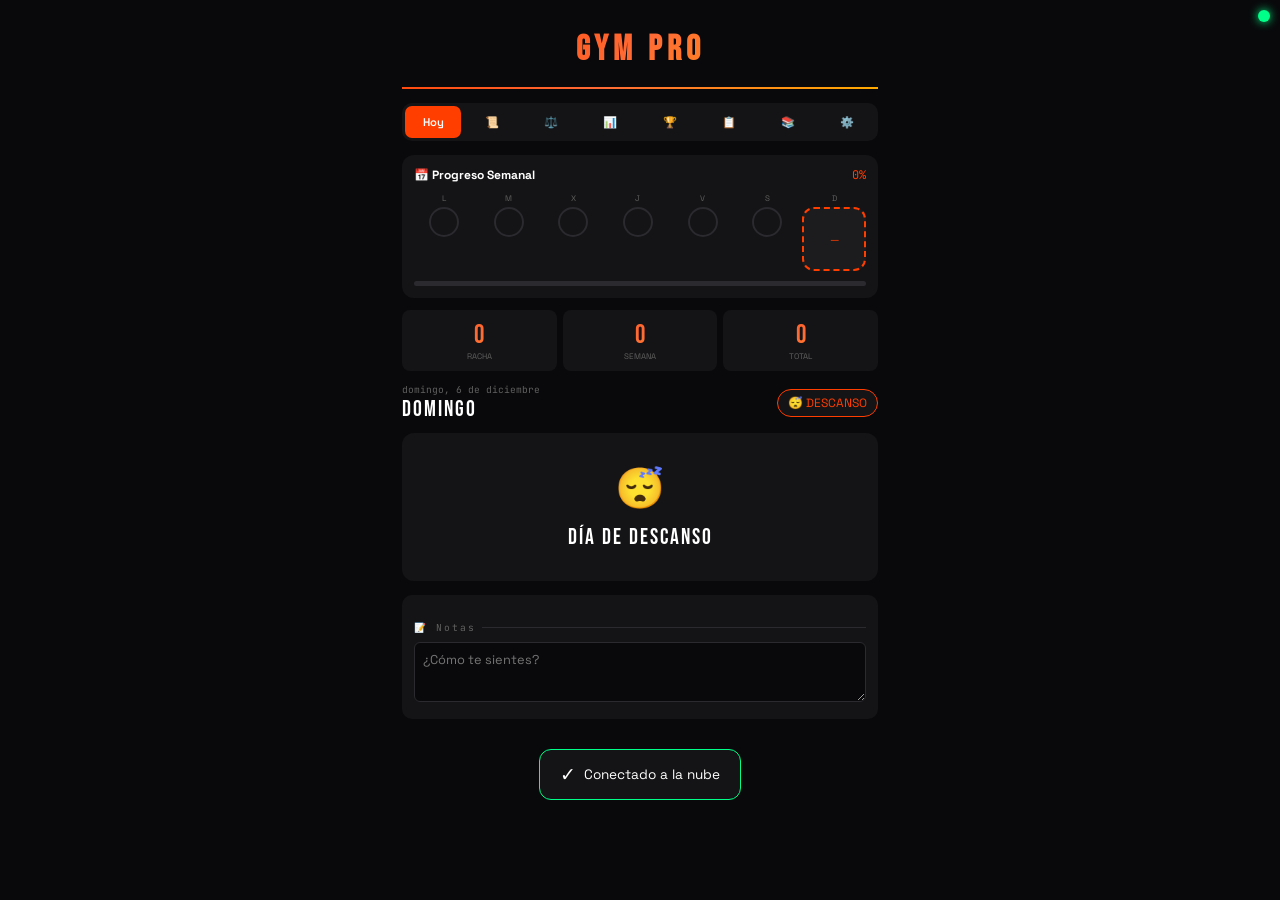
==== commit 803138a3: "Update gym-pro.html" ====
--- a/gym-pro.html
+++ b/gym-pro.html
@@ -1433,8 +1433,16 @@
 function updateSyncIndicator(status) {
     var indicator = document.getElementById('sync-indicator');
     indicator.className = 'sync-indicator';
-    if (status === 'online') indicator.classList.add('online');
-    else if (status === 'syncing') indicator.classList.add('syncing');
+    if (status === 'online') {
+        indicator.classList.add('online');
+        indicator.title = 'Conectado ✓';
+    } else if (status === 'syncing') {
+        indicator.classList.add('syncing');
+        indicator.title = 'Sincronizando...';
+    } else {
+        indicator.title = 'Desconectado';
+    }
+    console.log('Sync status:', status);
 }
 
 function cloudSave() {
@@ -2293,15 +2301,19 @@
 
 // Inicializar Cloud Sync
 if (CLOUD.url) {
-    updateSyncIndicator('online');
-    // Auto-cargar datos de la nube al iniciar
+    console.log('Iniciando conexión con:', CLOUD.url);
+    updateSyncIndicator('syncing');
     cloudLoad().then(function(loaded) {
         if (loaded) {
             renderToday();
-            console.log('Datos cargados de la nube');
+            showToast('☁️', 'Datos sincronizados');
+        } else {
+            updateSyncIndicator('online');
+            showToast('✓', 'Conectado a la nube');
         }
     });
 } else {
+    console.log('Sin URL de cloud configurada');
     updateSyncIndicator('');
 }
 </script>
